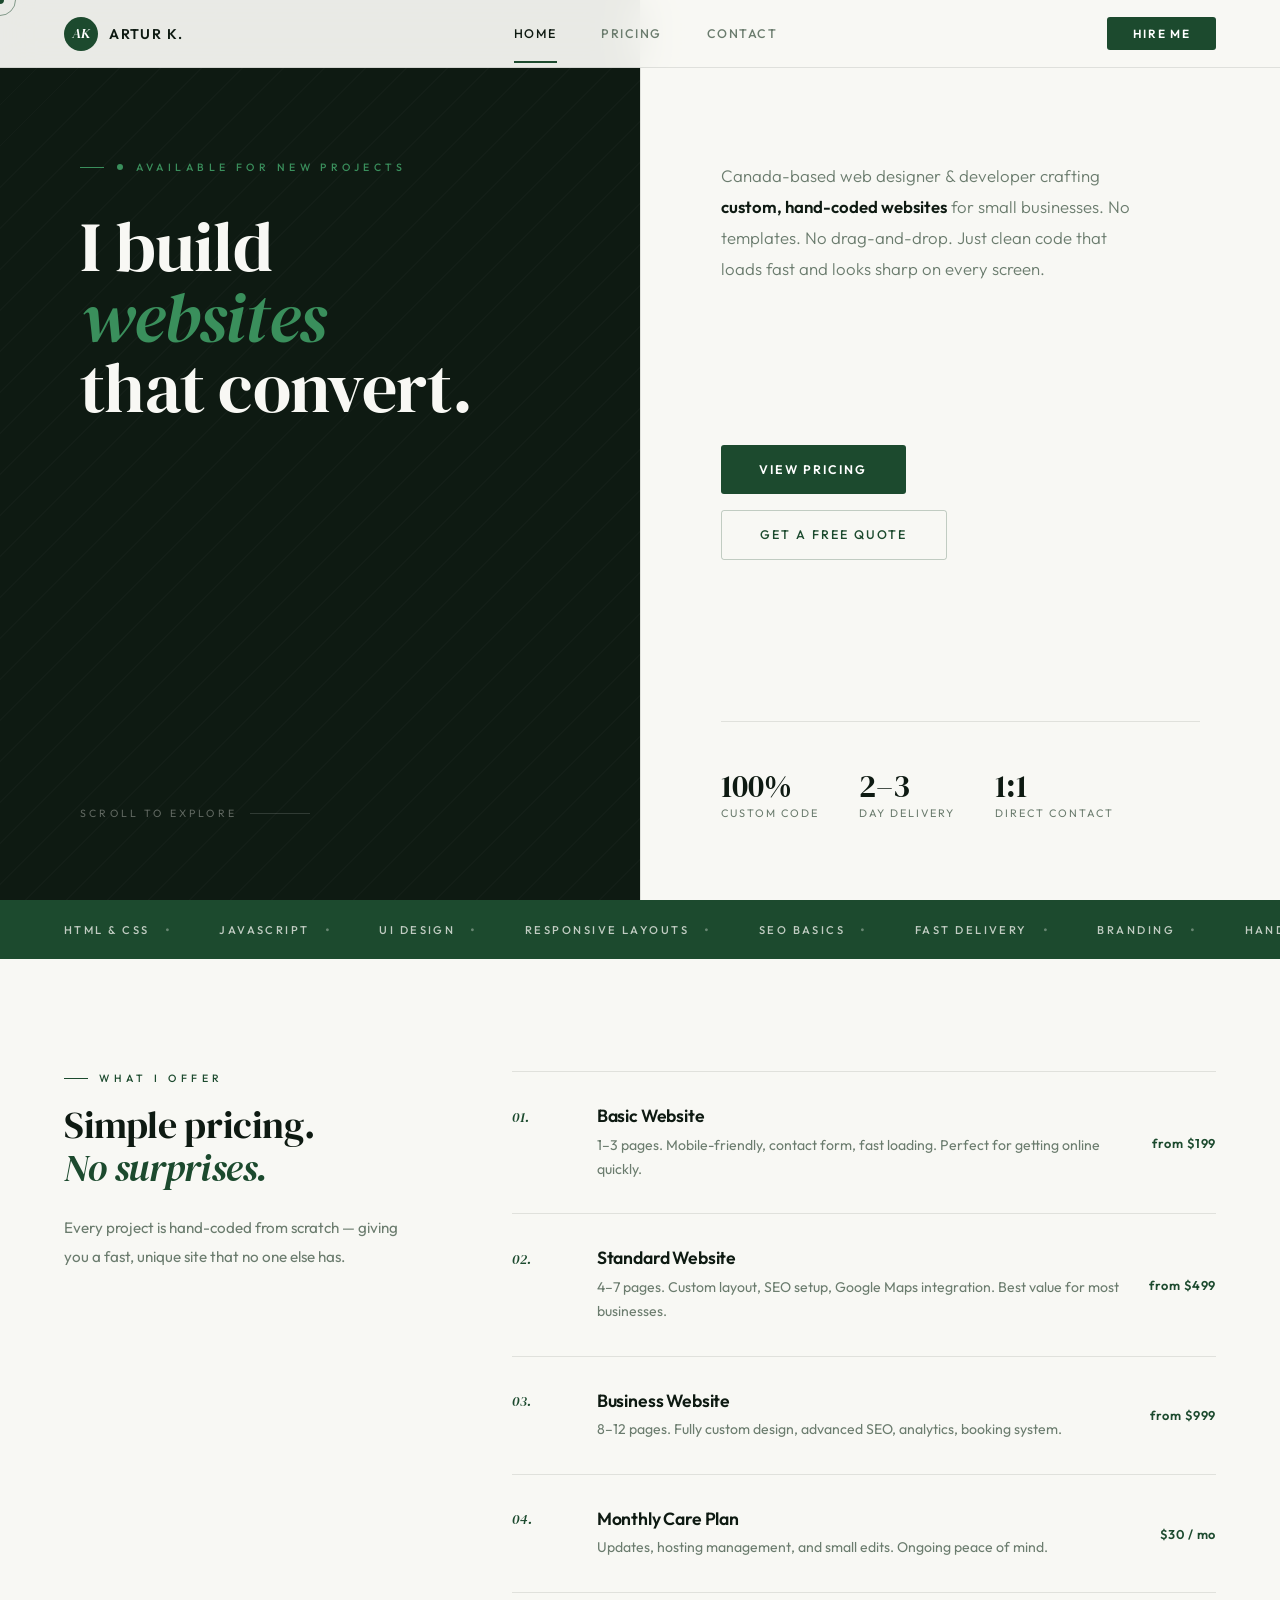
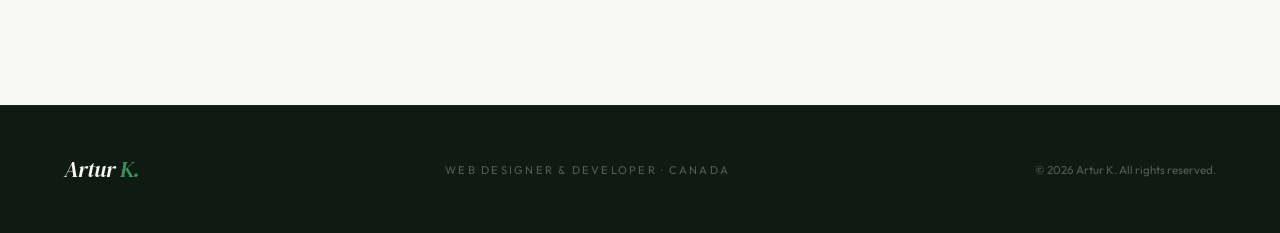
==== index.html @ 44c3758a "Delete the projects page (69b59763d8b44144d0d05657)" ====
<!DOCTYPE html>
<html lang="en">
<head>
<meta charset="UTF-8">
<meta name="viewport" content="width=device-width, initial-scale=1.0">
<title>Artur K — Web Designer & Developer | Canada</title>
<meta name="description" content="Artur K is a Canada-based web designer and developer building custom, hand-coded websites for small businesses. Modern designs from $199 CAD. Fast delivery, no templates.">
<meta name="author" content="Artur K">
<link rel="canonical" href="https://arturkadykov.com/">
<meta property="og:title" content="Artur K — Web Designer & Developer">
<meta property="og:description" content="Custom hand-coded websites for small businesses. Modern, fast, and mobile-friendly. Starting from $199 CAD.">
<meta property="og:type" content="website">
<meta property="og:url" content="https://arturkadykov.com/">
<script type="application/ld+json">
{
  "@context": "https://schema.org",
  "@type": "ProfessionalService",
  "name": "Artur K — Web Design",
  "description": "Custom hand-coded websites for small businesses in Canada",
  "address": { "@type": "PostalAddress", "addressCountry": "CA" },
  "telephone": "+14168298653",
  "email": "arturkadykovr@gmail.com",
  "priceRange": "$199–$999 CAD",
  "url": "https://arturkadykov.com"
}
</script>
<link href="https://fonts.googleapis.com/css2?family=DM+Serif+Display:ital@0;1&family=Outfit:wght@300;400;500;600;700&display=swap" rel="stylesheet">
<link rel="stylesheet" href="styles.css">
<link rel="icon" type="image/jpeg" href="artur.jpg">
</head>
<body>

<div class="cursor-dot"></div>
<div class="cursor-ring"></div>

<nav>
  <a href="index.html" class="nav-logo">
    <div class="nav-logo-mark">AK</div>
    <span class="nav-logo-name">Artur K.</span>
  </a>
  <ul class="nav-links">
    <li><a href="index.html" class="active">Home</a></li>
    <li><a href="pricing.html">Pricing</a></li>
    <li><a href="contact.html">Contact</a></li>
  </ul>
  <a href="contact.html" class="nav-hire">Hire Me</a>
</nav>

<section class="hero">
  <div class="hero-left">
    <div class="hero-left-content">
      <div class="hero-eyebrow"><div class="dot-pulse"></div> Available for new projects</div>
      <h1 class="hero-title">
        <span class="line"><span>I build</span></span>
        <span class="line"><span><em>websites</em></span></span>
        <span class="line"><span>that convert.</span></span>
      </h1>
    </div>
    <div class="hero-left-footer">
      <div class="hero-scroll">Scroll to explore</div>
    </div>
  </div>

  <div class="hero-right">
    <div>
      <p class="hero-desc">
        Canada-based web designer &amp; developer crafting <strong>custom, hand-coded websites</strong> for small businesses. No templates. No drag-and-drop. Just clean code that loads fast and looks sharp on every screen.
      </p>
    </div>
    <div class="hero-actions">
      <a href="pricing.html" class="btn-primary">View Pricing</a>
      <a href="contact.html" class="btn-ghost">Get a Free Quote</a>
    </div>
    <div class="hero-stats">
      <div class="h-stat">
        <span class="h-stat-n">100%</span>
        <span class="h-stat-l">Custom code</span>
      </div>
      <div class="h-stat">
        <span class="h-stat-n">2–3</span>
        <span class="h-stat-l">Day delivery</span>
      </div>
      <div class="h-stat">
        <span class="h-stat-n">1:1</span>
        <span class="h-stat-l">Direct contact</span>
      </div>
    </div>
  </div>
</section>

<div class="skills-strip">
  <span class="skill-tag">HTML &amp; CSS</span>
  <span class="skill-tag">JavaScript</span>
  <span class="skill-tag">UI Design</span>
  <span class="skill-tag">Responsive Layouts</span>
  <span class="skill-tag">SEO Basics</span>
  <span class="skill-tag">Fast Delivery</span>
  <span class="skill-tag">Branding</span>
  <span class="skill-tag">Hand-Coded</span>
</div>

<section class="services">
  <div class="services-left">
    <span class="label">What I Offer</span>
    <h2>Simple pricing.<br><em>No surprises.</em></h2>
    <p>Every project is hand-coded from scratch — giving you a fast, unique site that no one else has.</p>
  </div>
  <div class="services-right">
    <div class="service-item reveal">
      <span class="service-num">01.</span>
      <div class="service-body">
        <h3>Basic Website</h3>
        <p>1–3 pages. Mobile-friendly, contact form, fast loading. Perfect for getting online quickly.</p>
      </div>
      <span class="service-price">from $199</span>
    </div>
    <div class="service-item reveal">
      <span class="service-num">02.</span>
      <div class="service-body">
        <h3>Standard Website</h3>
        <p>4–7 pages. Custom layout, SEO setup, Google Maps integration. Best value for most businesses.</p>
      </div>
      <span class="service-price">from $499</span>
    </div>
    <div class="service-item reveal">
      <span class="service-num">03.</span>
      <div class="service-body">
        <h3>Business Website</h3>
        <p>8–12 pages. Fully custom design, advanced SEO, analytics, booking system.</p>
      </div>
      <span class="service-price">from $999</span>
    </div>
    <div class="service-item reveal">
      <span class="service-num">04.</span>
      <div class="service-body">
        <h3>Monthly Care Plan</h3>
        <p>Updates, hosting management, and small edits. Ongoing peace of mind.</p>
      </div>
      <span class="service-price">$30 / mo</span>
    </div>
  </div>
</section>

<footer>
  <div class="footer-logo">Artur <span>K.</span></div>
  <div class="footer-mid">Web Designer &amp; Developer · Canada</div>
  <div class="footer-right">© 2026 Artur K. All rights reserved.</div>
</footer>

<script>
  // Cursor
  const dot = document.querySelector('.cursor-dot');
  const ring = document.querySelector('.cursor-ring');
  let mx = 0, my = 0, rx = 0, ry = 0;
  document.addEventListener('mousemove', e => { mx = e.clientX; my = e.clientY; dot.style.left = mx + 'px'; dot.style.top = my + 'px'; });
  (function animRing() { rx += (mx - rx) * 0.14; ry += (my - ry) * 0.14; ring.style.left = rx + 'px'; ring.style.top = ry + 'px'; requestAnimationFrame(animRing); })();
  document.querySelectorAll('a, button').forEach(el => {
    el.addEventListener('mouseenter', () => { dot.classList.add('hover'); ring.classList.add('hover'); });
    el.addEventListener('mouseleave', () => { dot.classList.remove('hover'); ring.classList.remove('hover'); });
  });

  // Scroll reveal
  const obs = new IntersectionObserver(entries => {
    entries.forEach((e, i) => {
      if (e.isIntersecting) {
        setTimeout(() => e.target.classList.add('in-view'), i * 80);
        obs.unobserve(e.target);
      }
    });
  }, { threshold: 0.1 });
  document.querySelectorAll('.reveal').forEach(el => obs.observe(el));
</script>
</body>
</html>
---- styles.css ----
@import url('https://fonts.googleapis.com/css2?family=DM+Serif+Display:ital@0;1&family=Outfit:wght@300;400;500;600;700&display=swap');

*, *::before, *::after { margin: 0; padding: 0; box-sizing: border-box; }

:root {
  --bg: #f8f8f4;
  --bg-alt: #f0f0ea;
  --bg-dark: #0e1a12;
  --bg-panel: #162119;
  --text: #0e1a12;
  --text-inv: #f8f8f4;
  --muted: #6b7c6e;
  --accent: #1c4a2e;
  --accent-mid: #2d6b47;
  --accent-bright: #3a8f5c;
  --accent-light: #e4ede7;
  --border: rgba(14,26,18,0.10);
  --border-green: rgba(28,74,46,0.25);
  --radius: 3px;
  --radius-lg: 8px;
}

html { scroll-behavior: smooth; }

body {
  background: var(--bg);
  color: var(--text);
  font-family: 'Outfit', system-ui, sans-serif;
  overflow-x: hidden;
  cursor: none;
}

/* ── CURSOR ──────────────────────────────── */
.cursor-dot {
  position: fixed; width: 8px; height: 8px;
  background: var(--accent); border-radius: 50%;
  pointer-events: none; z-index: 9999;
  transform: translate(-50%,-50%);
  transition: transform 0.08s, width 0.2s, height 0.2s, background 0.2s;
}
.cursor-ring {
  position: fixed; width: 32px; height: 32px;
  border: 1.5px solid var(--accent); border-radius: 50%;
  pointer-events: none; z-index: 9998;
  transform: translate(-50%,-50%);
  transition: transform 0.18s ease, width 0.22s, height 0.22s, opacity 0.2s;
  opacity: 0.5;
}
.cursor-dot.hover { width: 0; height: 0; }
.cursor-ring.hover { width: 48px; height: 48px; opacity: 0.8; background: rgba(28,74,46,0.06); }

/* ── NAV ─────────────────────────────────── */
nav {
  position: fixed; top: 0; left: 0; right: 0; z-index: 200;
  display: flex; justify-content: space-between; align-items: center;
  padding: 0 4rem;
  height: 68px;
  background: rgba(248,248,244,0.94);
  backdrop-filter: blur(20px) saturate(160%);
  border-bottom: 1px solid var(--border);
}
.nav-logo {
  display: flex; align-items: center; gap: 0.7rem;
  text-decoration: none; color: var(--text);
}
.nav-logo-mark {
  width: 34px; height: 34px; border-radius: 50%;
  background: var(--accent); display: flex; align-items: center; justify-content: center;
  font-family: 'DM Serif Display', serif; font-size: 0.85rem; color: #fff; font-style: italic;
}
.nav-logo-name {
  font-size: 0.88rem; font-weight: 600; letter-spacing: 0.10em; text-transform: uppercase;
}
.nav-links {
  display: flex; gap: 0; list-style: none;
}
.nav-links a {
  display: block; padding: 0 1.4rem;
  color: var(--muted); text-decoration: none;
  font-size: 0.78rem; font-weight: 500; letter-spacing: 0.12em; text-transform: uppercase;
  transition: color 0.2s;
  position: relative;
}
.nav-links a::after {
  content: ''; position: absolute; bottom: -22px; left: 50%; right: 50%;
  height: 2px; background: var(--accent);
  transition: left 0.22s ease, right 0.22s ease;
}
.nav-links a:hover { color: var(--text); }
.nav-links a:hover::after,
.nav-links a.active::after { left: 1.4rem; right: 1.4rem; }
.nav-links a.active { color: var(--text); }
.nav-hire {
  background: var(--accent); color: #fff;
  padding: 0.55rem 1.6rem; text-decoration: none;
  font-size: 0.74rem; font-weight: 600; letter-spacing: 0.14em; text-transform: uppercase;
  border-radius: var(--radius);
  transition: background 0.2s, transform 0.15s;
}
.nav-hire:hover { background: var(--accent-mid); transform: translateY(-1px); }

/* ── SHARED LABEL ────────────────────────── */
.label {
  font-size: 0.66rem; letter-spacing: 0.42em; text-transform: uppercase;
  color: var(--accent); display: flex; align-items: center; gap: 0.7rem;
  font-weight: 500;
}
.label::before {
  content: ''; display: inline-block; width: 24px; height: 1px; background: var(--accent);
}

/* ── HERO ────────────────────────────────── */
.hero {
  min-height: 100vh;
  display: grid; grid-template-columns: 1fr 1fr;
  position: relative; overflow: hidden;
}
.hero-left {
  background: var(--bg-dark);
  padding: 10rem 5rem 5rem;
  display: flex; flex-direction: column; justify-content: space-between;
  position: relative; overflow: hidden;
}
.hero-left::before {
  content: '';
  position: absolute; inset: 0;
  background-image: repeating-linear-gradient(
    -45deg,
    transparent,
    transparent 28px,
    rgba(255,255,255,0.018) 28px,
    rgba(255,255,255,0.018) 29px
  );
}
.hero-left-content { position: relative; z-index: 1; }
.hero-eyebrow {
  font-size: 0.66rem; letter-spacing: 0.42em; text-transform: uppercase;
  color: var(--accent-bright); display: flex; align-items: center; gap: 0.8rem;
  font-weight: 500; margin-bottom: 2.4rem;
  animation: fadeUp 0.7s ease 0.1s both;
}
.hero-eyebrow::before {
  content: ''; display: inline-block; width: 24px; height: 1px; background: var(--accent-bright);
}
.dot-pulse {
  width: 6px; height: 6px; border-radius: 50%; background: var(--accent-bright);
  animation: pulse 2s ease-out infinite;
}
@keyframes pulse {
  0% { box-shadow: 0 0 0 0 rgba(58,143,92,0.7); }
  100% { box-shadow: 0 0 0 12px rgba(58,143,92,0); }
}
.hero-title {
  font-family: 'DM Serif Display', serif;
  font-size: clamp(3.2rem, 5.5vw, 5.8rem);
  line-height: 1.0; color: var(--text-inv);
  font-weight: 400; letter-spacing: -0.01em;
}
.hero-title em { font-style: italic; color: var(--accent-bright); }
.hero-title .line { display: block; overflow: hidden; }
.hero-title .line span { display: block; animation: slideUp 0.75s cubic-bezier(0.16,1,0.3,1) both; }
.hero-title .line:nth-child(1) span { animation-delay: 0.2s; }
.hero-title .line:nth-child(2) span { animation-delay: 0.35s; }
.hero-title .line:nth-child(3) span { animation-delay: 0.5s; }
@keyframes slideUp {
  from { transform: translateY(105%); }
  to { transform: translateY(0); }
}
.hero-left-footer {
  position: relative; z-index: 1;
  animation: fadeUp 0.8s ease 0.9s both;
}
.hero-scroll {
  font-size: 0.66rem; letter-spacing: 0.3em; text-transform: uppercase;
  color: rgba(248,248,244,0.35);
  display: flex; align-items: center; gap: 0.8rem;
}
.hero-scroll::after {
  content: ''; flex: 1; height: 1px; background: rgba(248,248,244,0.15); max-width: 60px;
}

.hero-right {
  background: var(--bg);
  padding: 10rem 5rem 5rem;
  display: flex; flex-direction: column; justify-content: space-between;
  border-left: 1px solid var(--border);
  animation: fadeIn 0.8s ease 0.6s both;
}
.hero-desc {
  font-size: 1.05rem; line-height: 1.85; color: var(--muted);
  max-width: 38ch; font-weight: 300;
}
.hero-desc strong { color: var(--text); font-weight: 600; }
.hero-actions { display: flex; flex-direction: column; gap: 1rem; }
.btn-primary {
  display: inline-block; background: var(--accent); color: #fff;
  padding: 1.05rem 2.4rem; text-decoration: none;
  font-size: 0.78rem; font-weight: 600; letter-spacing: 0.16em; text-transform: uppercase;
  border-radius: var(--radius);
  transition: background 0.2s, transform 0.15s, box-shadow 0.2s;
  align-self: flex-start;
}
.btn-primary:hover { background: var(--accent-mid); transform: translateY(-2px); box-shadow: 0 12px 30px rgba(28,74,46,0.25); }
.btn-ghost {
  display: inline-block; border: 1px solid var(--border-green); color: var(--accent);
  padding: 1.05rem 2.4rem; text-decoration: none;
  font-size: 0.78rem; font-weight: 500; letter-spacing: 0.16em; text-transform: uppercase;
  border-radius: var(--radius);
  transition: background 0.2s, border-color 0.2s;
  align-self: flex-start;
}
.btn-ghost:hover { background: var(--accent-light); border-color: var(--accent); }

.hero-stats {
  display: flex; gap: 2.5rem; flex-wrap: wrap;
  padding-top: 3rem; border-top: 1px solid var(--border);
}
.h-stat { display: flex; flex-direction: column; gap: 0.25rem; }
.h-stat-n {
  font-family: 'DM Serif Display', serif; font-size: 2rem;
  color: var(--text); line-height: 1;
}
.h-stat-l {
  font-size: 0.68rem; letter-spacing: 0.18em; text-transform: uppercase; color: var(--muted);
}

/* ── SKILLS STRIP ────────────────────────── */
.skills-strip {
  background: var(--accent);
  padding: 1.1rem 4rem;
  display: flex; align-items: center; gap: 3rem;
  overflow: hidden;
}
.skill-tag {
  font-size: 0.7rem; letter-spacing: 0.22em; text-transform: uppercase;
  color: rgba(248,248,244,0.75); white-space: nowrap; font-weight: 500;
  display: flex; align-items: center; gap: 1rem;
}
.skill-tag::after { content: '·'; color: rgba(248,248,244,0.35); font-size: 1.2rem; }
.skill-tag:last-child::after { display: none; }

/* ── SERVICES SECTION ────────────────────── */
.services {
  padding: 7rem 4rem;
  display: grid; grid-template-columns: 1fr 2fr;
  gap: 6rem; align-items: start;
}
.services-left { position: sticky; top: 8rem; }
.services-left h2 {
  font-family: 'DM Serif Display', serif;
  font-size: clamp(2.4rem, 3vw, 3.4rem);
  line-height: 1.1; font-weight: 400; letter-spacing: -0.01em;
  margin: 1.2rem 0 1.6rem;
}
.services-left h2 em { font-style: italic; color: var(--accent); }
.services-left p { font-size: 0.95rem; line-height: 1.85; color: var(--muted); max-width: 34ch; }
.services-right { display: flex; flex-direction: column; gap: 0; }
.service-item {
  display: grid; grid-template-columns: 56px 1fr auto;
  gap: 1.8rem; align-items: center;
  padding: 2rem 0; border-bottom: 1px solid var(--border);
  transition: padding-left 0.25s ease;
  cursor: default;
}
.service-item:first-child { border-top: 1px solid var(--border); }
.service-item:hover { padding-left: 0.6rem; }
.service-num {
  font-family: 'DM Serif Display', serif; font-style: italic;
  font-size: 0.9rem; color: var(--accent); align-self: flex-start; margin-top: 0.15rem;
}
.service-body h3 { font-size: 1.1rem; font-weight: 600; letter-spacing: -0.01em; margin-bottom: 0.4rem; }
.service-body p { font-size: 0.88rem; color: var(--muted); line-height: 1.7; }
.service-price {
  font-size: 0.8rem; font-weight: 600; color: var(--accent);
  white-space: nowrap; letter-spacing: 0.04em;
}
.service-arrow {
  font-size: 1.2rem; color: var(--muted);
  transition: transform 0.2s, color 0.2s; display: none;
}
.service-item:hover .service-arrow { transform: translateX(4px); color: var(--accent); }

/* ── PAGE HEADER (inner pages) ───────────── */
.page-hero {
  padding: 9rem 4rem 5rem;
  background: var(--bg-dark);
  position: relative; overflow: hidden;
  min-height: 38vh; display: flex; flex-direction: column; justify-content: flex-end;
}
.page-hero::before {
  content: '';
  position: absolute; inset: 0;
  background-image: repeating-linear-gradient(
    -45deg,
    transparent, transparent 28px,
    rgba(255,255,255,0.018) 28px,
    rgba(255,255,255,0.018) 29px
  );
}
.page-hero-inner { position: relative; z-index: 1; }
.page-hero .label { color: var(--accent-bright); margin-bottom: 1.4rem; }
.page-hero .label::before { background: var(--accent-bright); }
.page-hero h1 {
  font-family: 'DM Serif Display', serif;
  font-size: clamp(2.8rem, 5vw, 5rem);
  color: var(--text-inv); font-weight: 400; line-height: 1.0;
  letter-spacing: -0.02em;
}
.page-hero h1 em { font-style: italic; color: var(--accent-bright); }
.page-hero p {
  font-size: 1rem; color: rgba(248,248,244,0.55); max-width: 50ch;
  line-height: 1.75; margin-top: 1.2rem; font-weight: 300;
}

/* ── PRICING PAGE ────────────────────────── */
.pricing-section { padding: 6rem 4rem; }
.pricing-intro {
  max-width: 560px; margin-bottom: 4rem;
}
.pricing-intro h2 {
  font-family: 'DM Serif Display', serif;
  font-size: clamp(2rem, 3vw, 3rem); font-weight: 400; letter-spacing: -0.01em;
  margin: 1rem 0 1.2rem;
}
.pricing-intro h2 em { font-style: italic; color: var(--accent); }
.pricing-intro p { font-size: 0.95rem; line-height: 1.85; color: var(--muted); }

.pricing-grid {
  display: grid; grid-template-columns: repeat(3, 1fr);
  border: 1px solid var(--border); border-radius: var(--radius-lg);
  overflow: hidden;
}
.price-card {
  padding: 2.6rem 2.2rem;
  border-right: 1px solid var(--border);
  display: flex; flex-direction: column; gap: 0;
  opacity: 0; transform: translateY(16px);
  transition: opacity 0.55s ease, transform 0.55s ease, background 0.2s;
}
.price-card.in-view { opacity: 1; transform: translateY(0); }
.price-card:last-child { border-right: none; }
.price-card:hover { background: var(--bg-alt); }
.price-card.featured {
  background: var(--accent); border-color: var(--accent);
}
.price-card.featured:hover { background: var(--accent-mid); }

.card-tier {
  font-size: 0.62rem; letter-spacing: 0.38em; text-transform: uppercase;
  color: var(--muted); font-weight: 500; margin-bottom: 1.6rem;
}
.featured .card-tier { color: rgba(248,248,244,0.6); }

.card-price {
  font-family: 'DM Serif Display', serif; font-size: 3.2rem;
  color: var(--text); line-height: 1; font-weight: 400;
  margin-bottom: 0.4rem;
}
.featured .card-price { color: var(--text-inv); }
.card-price sup { font-size: 1.4rem; vertical-align: super; }
.card-currency {
  font-size: 0.72rem; letter-spacing: 0.14em; text-transform: uppercase;
  color: var(--muted); margin-bottom: 0.5rem;
}
.featured .card-currency { color: rgba(248,248,244,0.55); }
.card-tagline {
  font-family: 'DM Serif Display', serif; font-style: italic;
  font-size: 0.95rem; color: var(--accent); margin-bottom: 1.8rem;
}
.featured .card-tagline { color: var(--accent-bright); }

.card-divider { height: 1px; background: var(--border); margin-bottom: 1.8rem; }
.featured .card-divider { background: rgba(248,248,244,0.12); }

.card-name { font-size: 1.2rem; font-weight: 700; letter-spacing: -0.01em; margin-bottom: 0.6rem; }
.featured .card-name { color: var(--text-inv); }
.card-desc { font-size: 0.875rem; color: var(--muted); line-height: 1.7; margin-bottom: 1.8rem; }
.featured .card-desc { color: rgba(248,248,244,0.65); }

.card-list { list-style: none; display: flex; flex-direction: column; gap: 0.6rem; flex: 1; margin-bottom: 2rem; }
.card-list li {
  font-size: 0.865rem; color: var(--text);
  display: flex; align-items: flex-start; gap: 0.7rem;
}
.featured .card-list li { color: rgba(248,248,244,0.88); }
.card-list li::before {
  content: ''; width: 5px; height: 5px; border-radius: 50%;
  background: var(--accent); flex-shrink: 0; margin-top: 0.45rem;
}
.featured .card-list li::before { background: var(--accent-bright); }

.card-btn {
  display: block; text-align: center; text-decoration: none;
  padding: 0.85rem 1.6rem; border-radius: var(--radius);
  font-size: 0.74rem; font-weight: 600; letter-spacing: 0.14em; text-transform: uppercase;
  background: var(--bg-alt); color: var(--text); border: 1px solid var(--border);
  transition: background 0.2s, color 0.2s, border-color 0.2s, transform 0.15s;
  margin-top: auto;
}
.card-btn:hover { background: var(--accent); color: #fff; border-color: var(--accent); transform: translateY(-1px); }
.featured .card-btn { background: #fff; color: var(--accent); border-color: transparent; }
.featured .card-btn:hover { background: var(--bg-alt); }

.pricing-note-box {
  margin-top: 3rem; padding: 1.6rem 2.2rem;
  border: 1px solid var(--border-green); border-radius: var(--radius-lg);
  background: var(--accent-light);
  display: flex; align-items: flex-start; gap: 1.2rem;
}
.pricing-note-box .note-icon {
  width: 32px; height: 32px; border-radius: 50%; background: var(--accent);
  display: flex; align-items: center; justify-content: center;
  color: #fff; font-size: 0.75rem; flex-shrink: 0; margin-top: 0.1rem;
}
.pricing-note-box p { font-size: 0.875rem; color: var(--text); line-height: 1.7; }
.pricing-note-box strong { color: var(--accent); }

/* ── CONTACT PAGE ────────────────────────── */
.contact-section {
  padding: 6rem 4rem;
  display: grid; grid-template-columns: 1fr 1fr;
  gap: 6rem; align-items: start;
}
.contact-left h2 {
  font-family: 'DM Serif Display', serif;
  font-size: clamp(2rem, 3vw, 3rem); font-weight: 400;
  letter-spacing: -0.01em; margin: 1rem 0 1.4rem;
}
.contact-left h2 em { font-style: italic; color: var(--accent); }
.contact-left p { font-size: 0.95rem; line-height: 1.85; color: var(--muted); margin-bottom: 2.4rem; }

.contact-details { display: flex; flex-direction: column; gap: 1.1rem; }
.contact-detail {
  display: flex; align-items: center; gap: 1rem;
  padding: 1.1rem 1.4rem;
  border: 1px solid var(--border); border-radius: var(--radius-lg);
  background: #fff; transition: border-color 0.2s, box-shadow 0.2s;
}
.contact-detail:hover { border-color: var(--border-green); box-shadow: 0 4px 20px rgba(14,26,18,0.06); }
.detail-icon {
  width: 36px; height: 36px; border-radius: 50%;
  background: var(--accent-light); display: flex; align-items: center; justify-content: center;
  font-size: 0.9rem; flex-shrink: 0; color: var(--accent);
}
.detail-body { display: flex; flex-direction: column; gap: 0.1rem; }
.detail-label { font-size: 0.65rem; letter-spacing: 0.22em; text-transform: uppercase; color: var(--muted); }
.detail-value { font-size: 0.9rem; font-weight: 600; color: var(--text); }

/* FORM */
.contact-form-wrap {
  background: #fff; border: 1px solid var(--border);
  border-radius: var(--radius-lg); padding: 2.4rem;
  box-shadow: 0 4px 28px rgba(14,26,18,0.05);
}
.form-title {
  font-size: 1.1rem; font-weight: 700; letter-spacing: -0.01em;
  margin-bottom: 0.4rem;
}
.form-sub { font-size: 0.85rem; color: var(--muted); margin-bottom: 2rem; }

.form-grid { display: grid; grid-template-columns: 1fr 1fr; gap: 1rem; }
.form-group { display: flex; flex-direction: column; gap: 0.5rem; }
.form-group.full { grid-column: 1/-1; }
.form-group label {
  font-size: 0.68rem; letter-spacing: 0.18em; text-transform: uppercase;
  color: var(--muted); font-weight: 500;
}
.form-group input,
.form-group select,
.form-group textarea {
  width: 100%; padding: 0.8rem 1rem;
  border: 1px solid var(--border); border-radius: var(--radius);
  background: var(--bg); color: var(--text);
  font-family: 'Outfit', sans-serif; font-size: 0.9rem;
  outline: none; transition: border-color 0.2s, box-shadow 0.2s;
  appearance: none;
}
.form-group input:focus,
.form-group select:focus,
.form-group textarea:focus {
  border-color: var(--accent-mid);
  box-shadow: 0 0 0 3px rgba(28,74,46,0.1);
}
.form-group textarea { resize: vertical; min-height: 120px; }

.form-submit {
  margin-top: 1.4rem; width: 100%;
  background: var(--accent); color: #fff;
  padding: 1rem 2rem; border: none; border-radius: var(--radius);
  font-family: 'Outfit', sans-serif;
  font-size: 0.78rem; font-weight: 600; letter-spacing: 0.16em; text-transform: uppercase;
  cursor: none; transition: background 0.2s, transform 0.15s;
}
.form-submit:hover { background: var(--accent-mid); transform: translateY(-1px); }

.form-success {
  display: none; text-align: center; padding: 2rem;
}
.form-success .check { font-size: 2.5rem; margin-bottom: 0.8rem; }
.form-success h3 { font-size: 1.2rem; font-weight: 700; margin-bottom: 0.4rem; }
.form-success p { font-size: 0.875rem; color: var(--muted); }

/* ── FOOTER ──────────────────────────────── */
footer {
  background: var(--bg-dark);
  padding: 3rem 4rem;
  display: flex; justify-content: space-between; align-items: center;
  border-top: 1px solid rgba(248,248,244,0.06);
}
.footer-logo {
  font-family: 'DM Serif Display', serif; font-style: italic;
  font-size: 1.4rem; color: var(--text-inv); letter-spacing: -0.01em;
}
.footer-logo span { color: var(--accent-bright); }
.footer-mid { font-size: 0.7rem; letter-spacing: 0.2em; text-transform: uppercase; color: rgba(248,248,244,0.3); }
.footer-right { font-size: 0.72rem; color: rgba(248,248,244,0.3); }

/* ── ANIMATIONS ──────────────────────────── */
@keyframes fadeIn { from { opacity: 0; } to { opacity: 1; } }
@keyframes fadeUp { from { opacity: 0; transform: translateY(18px); } to { opacity: 1; transform: translateY(0); } }

.reveal {
  opacity: 0; transform: translateY(18px);
  transition: opacity 0.6s ease, transform 0.6s ease;
}
.reveal.in-view { opacity: 1; transform: none; }

/* ── RESPONSIVE ──────────────────────────── */
@media (max-width: 1024px) {
  .hero { grid-template-columns: 1fr; }
  .hero-right { min-height: 50vh; }
  .services { grid-template-columns: 1fr; gap: 3rem; }
  .services-left { position: static; }
  .pricing-grid { grid-template-columns: 1fr; border: none; gap: 1rem; }
  .price-card { border: 1px solid var(--border); border-radius: var(--radius-lg); }
  .contact-section { grid-template-columns: 1fr; gap: 3rem; }
}

@media (max-width: 768px) {
  nav { padding: 0 1.5rem; }
  .nav-links { display: none; }
  .hero-left, .hero-right { padding: 7rem 1.5rem 3rem; }
  .page-hero { padding: 8rem 1.5rem 3rem; }
  .pricing-section, .contact-section, .services { padding: 4rem 1.5rem; }
  footer { padding: 2rem 1.5rem; flex-direction: column; gap: 1rem; text-align: center; }
  .form-grid { grid-template-columns: 1fr; }
}

@media (max-width: 480px) {
  .cursor-dot, .cursor-ring { display: none; }
  body { cursor: default; }
  .nav-hire { font-size: 0.7rem; padding: 0.5rem 1.1rem; }
}
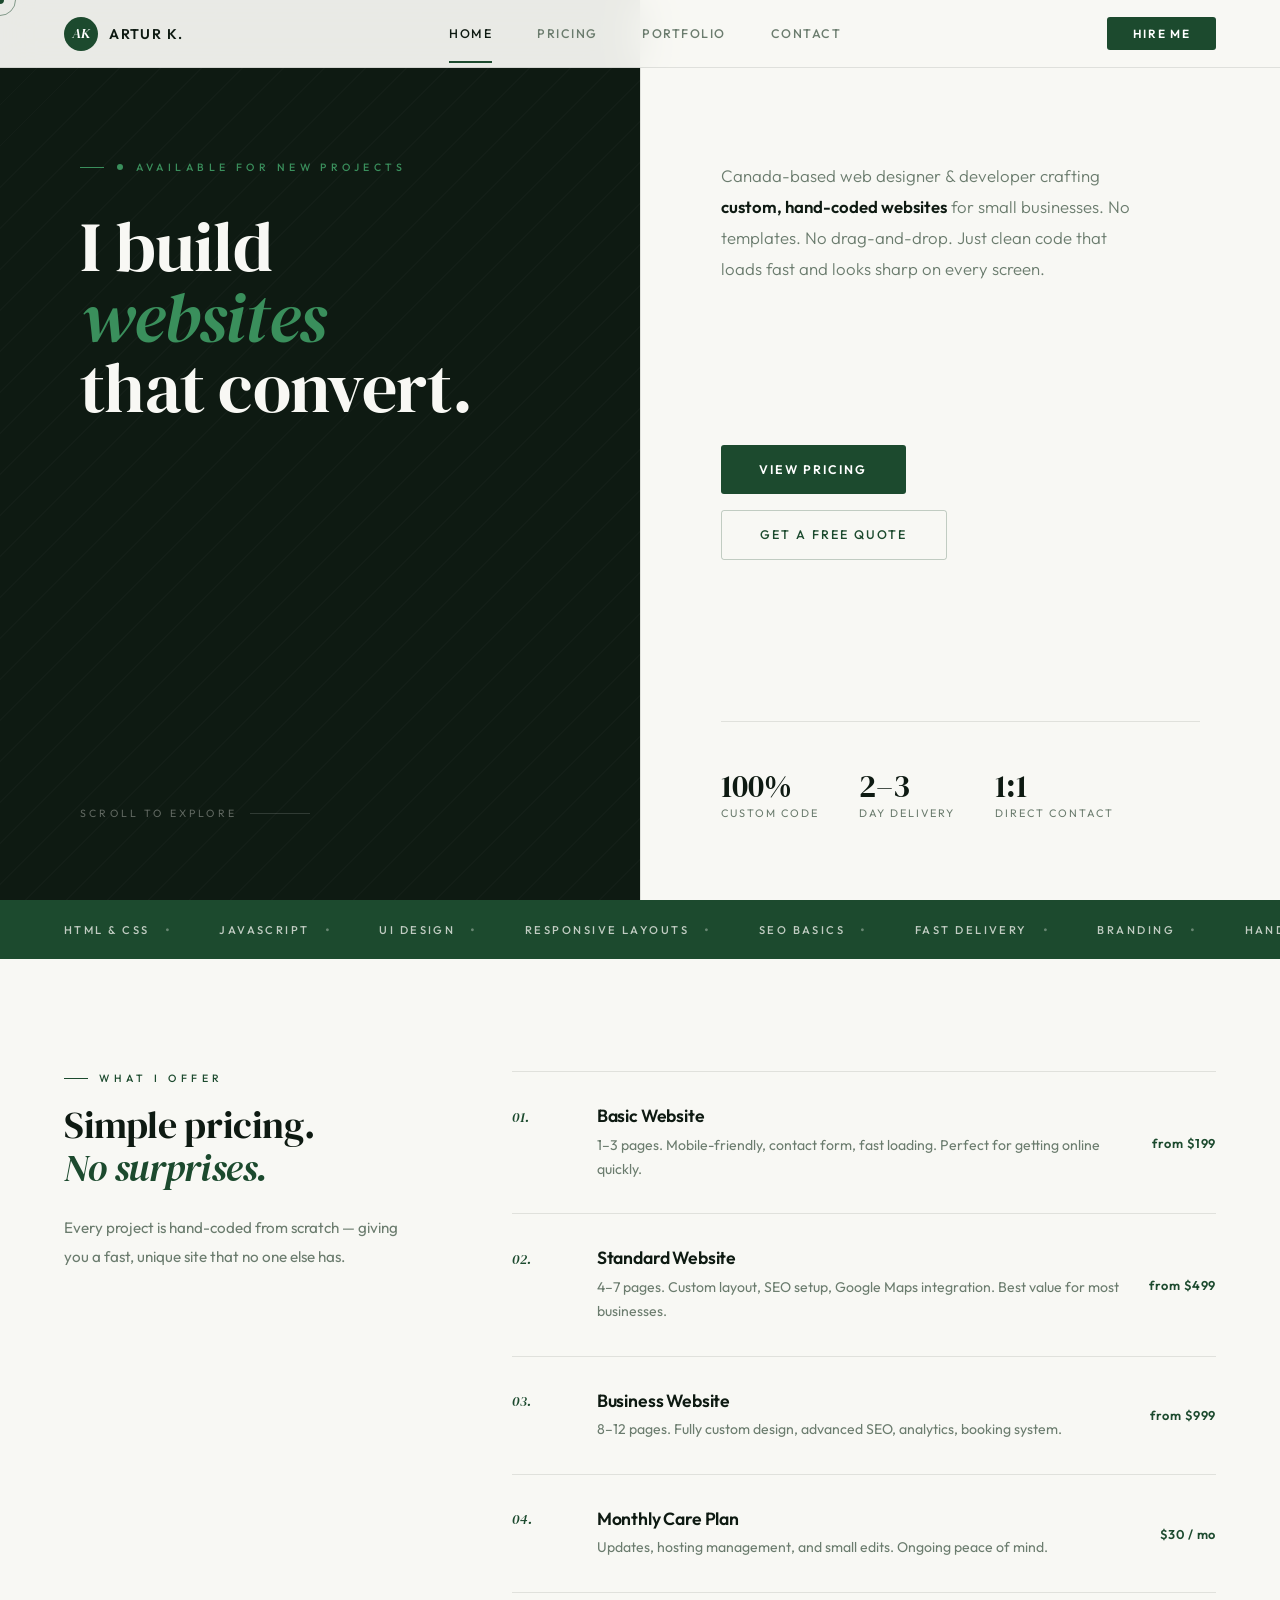
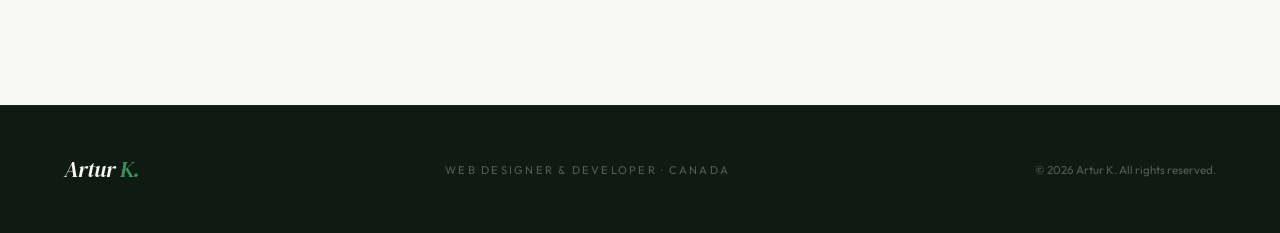
==== commit d3624d70: "index.html" ====
--- a/index.html
+++ b/index.html
@@ -12,17 +12,62 @@
 <meta property="og:type" content="website">
 <meta property="og:url" content="https://arturkadykov.com/">
 <script type="application/ld+json">
-{
-  "@context": "https://schema.org",
-  "@type": "ProfessionalService",
-  "name": "Artur K — Web Design",
-  "description": "Custom hand-coded websites for small businesses in Canada",
-  "address": { "@type": "PostalAddress", "addressCountry": "CA" },
-  "telephone": "+14168298653",
-  "email": "arturkadykovr@gmail.com",
-  "priceRange": "$199–$999 CAD",
-  "url": "https://arturkadykov.com"
-}
+[
+  {
+    "@context": "https://schema.org",
+    "@type": "WebSite",
+    "name": "Artur K — Web Designer & Developer",
+    "url": "https://arturkadykov.com",
+    "description": "Custom hand-coded websites for small businesses in Canada. Starting from $199 CAD.",
+    "inLanguage": "en-CA"
+  },
+  {
+    "@context": "https://schema.org",
+    "@type": "ProfessionalService",
+    "name": "Artur K — Web Design",
+    "description": "Custom hand-coded websites for small businesses in Canada",
+    "address": { "@type": "PostalAddress", "addressCountry": "CA" },
+    "telephone": "+14168298653",
+    "email": "arturkadykovr@gmail.com",
+    "priceRange": "$199–$999 CAD",
+    "url": "https://arturkadykov.com",
+    "sameAs": [],
+    "hasOfferCatalog": {
+      "@type": "OfferCatalog",
+      "name": "Web Design Services",
+      "itemListElement": [
+        { "@type": "Offer", "name": "Basic Website", "price": "199", "priceCurrency": "CAD" },
+        { "@type": "Offer", "name": "Standard Website", "price": "499", "priceCurrency": "CAD" },
+        { "@type": "Offer", "name": "Business Website", "price": "999", "priceCurrency": "CAD" }
+      ]
+    }
+  },
+  {
+    "@context": "https://schema.org",
+    "@type": "ItemList",
+    "name": "Site Navigation",
+    "itemListElement": [
+      {
+        "@type": "SiteLinksSearchBox",
+        "potentialAction": {
+          "@type": "SearchAction",
+          "target": "https://arturkadykov.com/?s={search_term_string}",
+          "query-input": "required name=search_term_string"
+        }
+      }
+    ]
+  },
+  {
+    "@context": "https://schema.org",
+    "@type": "BreadcrumbList",
+    "itemListElement": [
+      { "@type": "ListItem", "position": 1, "name": "Home",      "item": "https://arturkadykov.com/" },
+      { "@type": "ListItem", "position": 2, "name": "Pricing",   "item": "https://arturkadykov.com/pricing.html" },
+      { "@type": "ListItem", "position": 3, "name": "Portfolio", "item": "https://arturkadykov.com/portfolio.html" },
+      { "@type": "ListItem", "position": 4, "name": "Contact",   "item": "https://arturkadykov.com/contact.html" }
+    ]
+  }
+]
 </script>
 <link href="https://fonts.googleapis.com/css2?family=DM+Serif+Display:ital@0;1&family=Outfit:wght@300;400;500;600;700&display=swap" rel="stylesheet">
 <link rel="stylesheet" href="styles.css">
@@ -41,6 +86,7 @@
   <ul class="nav-links">
     <li><a href="index.html" class="active">Home</a></li>
     <li><a href="pricing.html">Pricing</a></li>
+    <li><a href="portfolio.html">Portfolio</a></li>
     <li><a href="contact.html">Contact</a></li>
   </ul>
   <a href="contact.html" class="nav-hire">Hire Me</a>
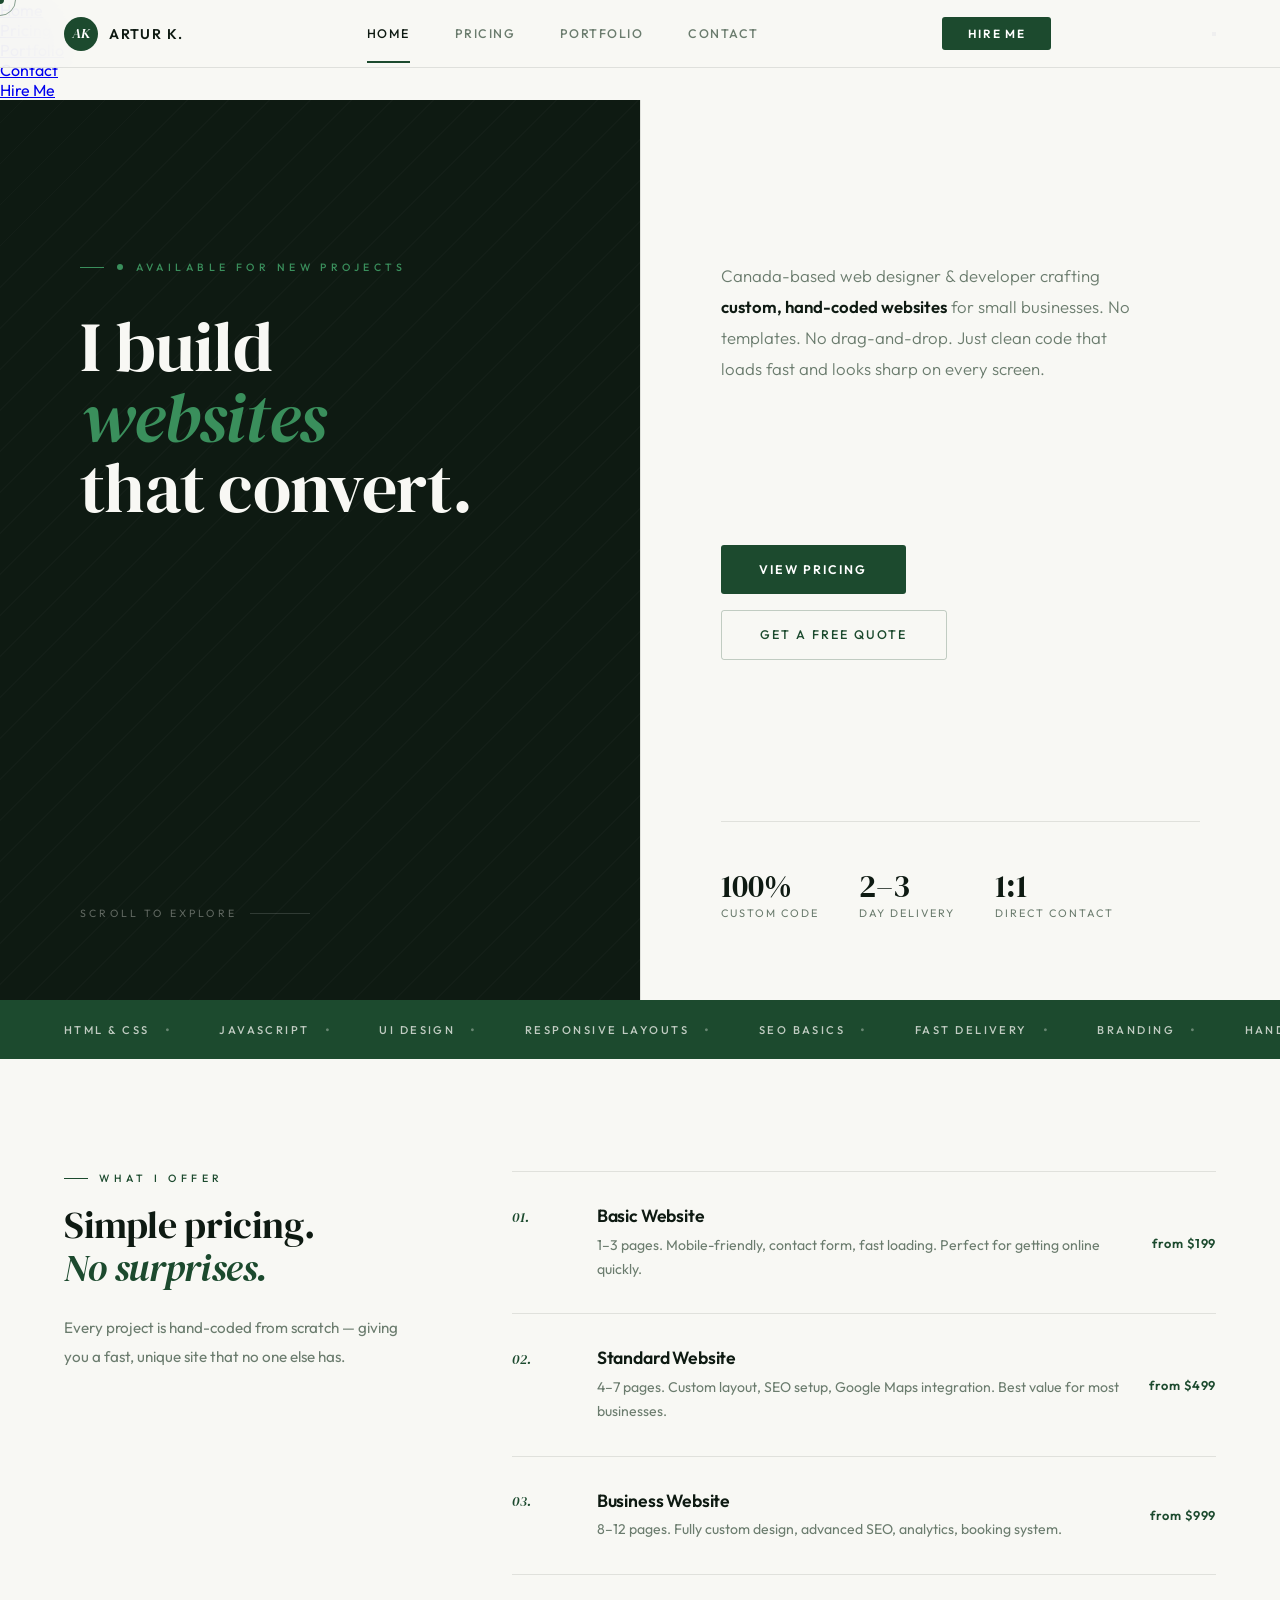
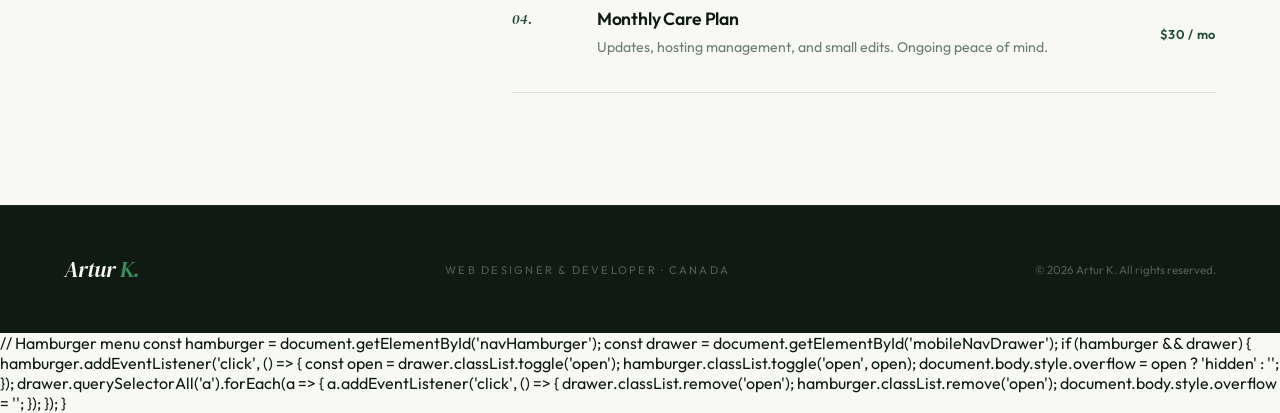
==== commit b7cc619c: "Add mobile navigation drawer and hamburger menu" ====
--- a/index.html
+++ b/index.html
@@ -3,14 +3,18 @@
 <head>
 <meta charset="UTF-8">
 <meta name="viewport" content="width=device-width, initial-scale=1.0">
-<title>Artur K — Web Designer & Developer | Canada</title>
-<meta name="description" content="Artur K is a Canada-based web designer and developer building custom, hand-coded websites for small businesses. Modern designs from $199 CAD. Fast delivery, no templates.">
-<meta name="author" content="Artur K">
+<title>Artur K — Web Designer & Developer | Toronto, Canada</title>
+<meta name="description" content="Artur K (Artur Kadykov) is a Toronto-based web designer and developer building custom hand-coded websites for small businesses across Canada. Starting from $199 CAD. Fast delivery, no templates, no Wix.">
+<meta name="author" content="Artur Kadykov">
+<meta name="keywords" content="Artur K, Artur Kad, Artur Kadykov, Artur Kadykovr, arturkadykov, artur k web designer, artur k developer, web designer Toronto, web developer Toronto, web designer Canada, web developer Canada, small business website Toronto, small business website Canada, custom website design Toronto, affordable web design Toronto, affordable web design Canada, hand coded website, cheap website Canada, cheap web design Toronto, freelance web designer Toronto, freelance web developer Canada, website from scratch, fast website delivery, mobile friendly website Canada, HTML CSS developer Toronto, JavaScript developer Toronto, local business website, restaurant website Toronto, contractor website Toronto, SEO web design Canada, professional website Canada">
 <link rel="canonical" href="https://arturkadykov.com/">
-<meta property="og:title" content="Artur K — Web Designer & Developer">
-<meta property="og:description" content="Custom hand-coded websites for small businesses. Modern, fast, and mobile-friendly. Starting from $199 CAD.">
+<meta property="og:title" content="Artur K (Artur Kadykov) — Web Designer & Developer | Toronto, Canada">
+<meta property="og:description" content="Custom hand-coded websites for small businesses. Modern, fast, and mobile-friendly. Starting from $199 CAD. Based in Toronto, serving all of Canada.">
 <meta property="og:type" content="website">
 <meta property="og:url" content="https://arturkadykov.com/">
+<meta name="robots" content="index, follow">
+<meta name="geo.region" content="CA-ON">
+<meta name="geo.placename" content="Toronto, Ontario, Canada">
 <script type="application/ld+json">
 [
   {
@@ -25,13 +29,26 @@
     "@context": "https://schema.org",
     "@type": "ProfessionalService",
     "name": "Artur K — Web Design",
+    "alternateName": ["Artur Kadykov", "Artur Kad", "Artur K", "Artur Kadykovr", "arturkadykov"],
     "description": "Custom hand-coded websites for small businesses in Canada",
-    "address": { "@type": "PostalAddress", "addressCountry": "CA" },
+    "address": { "@type": "PostalAddress", "addressRegion": "ON", "addressCountry": "CA", "addressLocality": "Toronto" },
     "telephone": "+14168298653",
     "email": "arturkadykovr@gmail.com",
     "priceRange": "$199–$999 CAD",
     "url": "https://arturkadykov.com",
+    "founder": {
+      "@type": "Person",
+      "name": "Artur Kadykov",
+      "alternateName": ["Artur K", "Artur Kad", "Artur Kadykovr"],
+      "jobTitle": "Web Designer & Developer",
+      "email": "arturkadykovr@gmail.com",
+      "telephone": "+14168298653",
+      "address": { "@type": "PostalAddress", "addressLocality": "Toronto", "addressRegion": "ON", "addressCountry": "CA" },
+      "url": "https://arturkadykov.com",
+      "knowsAbout": ["Web Design", "Web Development", "HTML", "CSS", "JavaScript", "SEO", "UI Design", "Responsive Design"]
+    },
     "sameAs": [],
+    "areaServed": { "@type": "Country", "name": "Canada" },
     "hasOfferCatalog": {
       "@type": "OfferCatalog",
       "name": "Web Design Services",
@@ -90,7 +107,18 @@
     <li><a href="contact.html">Contact</a></li>
   </ul>
   <a href="contact.html" class="nav-hire">Hire Me</a>
+
+  <button class="nav-hamburger" id="navHamburger" aria-label="Toggle menu"><span></span><span></span><span></span></button>
 </nav>
+<div class="mobile-nav-drawer" id="mobileNavDrawer">
+  <ul class="mobile-nav-list">
+    <li><a href="index.html" class="active">Home</a></li>
+    <li><a href="pricing.html">Pricing</a></li>
+    <li><a href="portfolio.html">Portfolio</a></li>
+    <li><a href="contact.html">Contact</a></li>
+  </ul>
+  <a href="contact.html" class="mobile-nav-hire">Hire Me</a>
+</div>
 
 <section class="hero">
   <div class="hero-left">
@@ -216,5 +244,24 @@
   }, { threshold: 0.1 });
   document.querySelectorAll('.reveal').forEach(el => obs.observe(el));
 </script>
+
+  // Hamburger menu
+  const hamburger = document.getElementById('navHamburger');
+  const drawer = document.getElementById('mobileNavDrawer');
+  if (hamburger && drawer) {
+    hamburger.addEventListener('click', () => {
+      const open = drawer.classList.toggle('open');
+      hamburger.classList.toggle('open', open);
+      document.body.style.overflow = open ? 'hidden' : '';
+    });
+    drawer.querySelectorAll('a').forEach(a => {
+      a.addEventListener('click', () => {
+        drawer.classList.remove('open');
+        hamburger.classList.remove('open');
+        document.body.style.overflow = '';
+      });
+    });
+  }
+
 </body>
 </html>
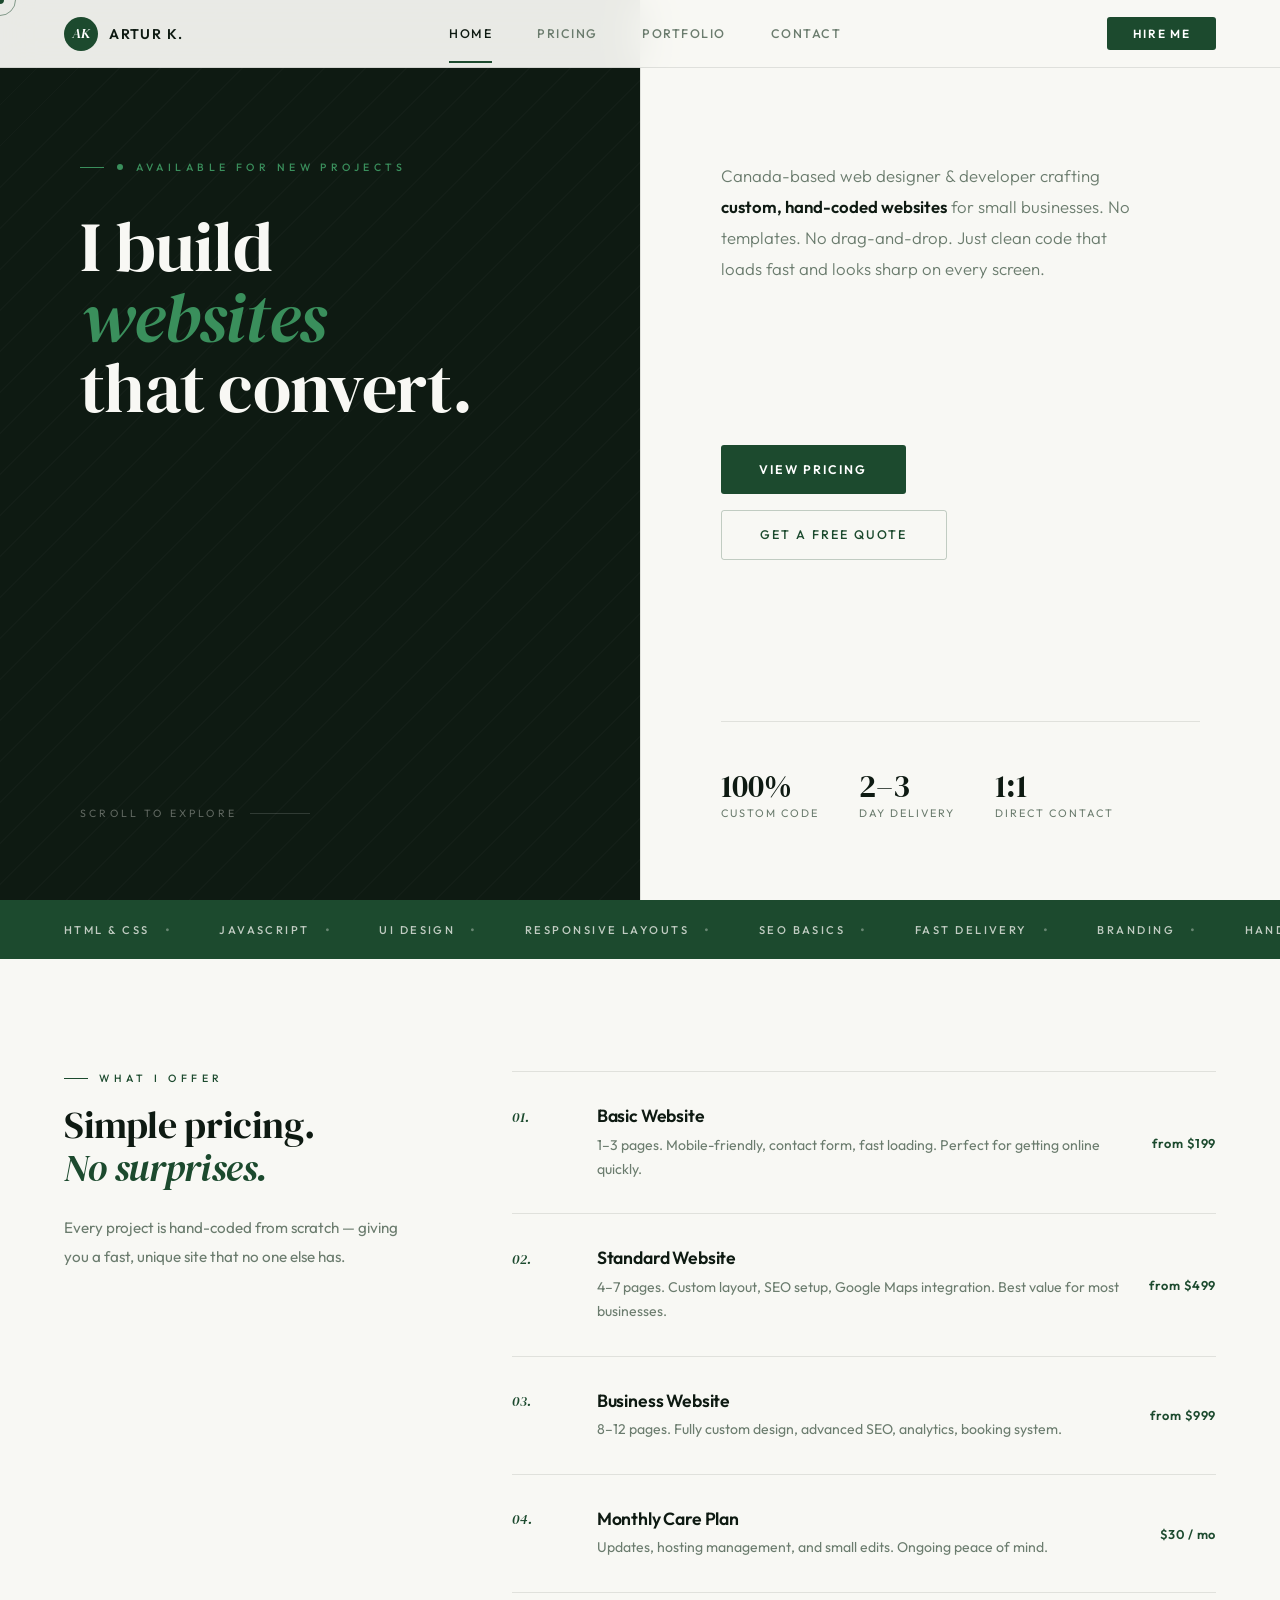
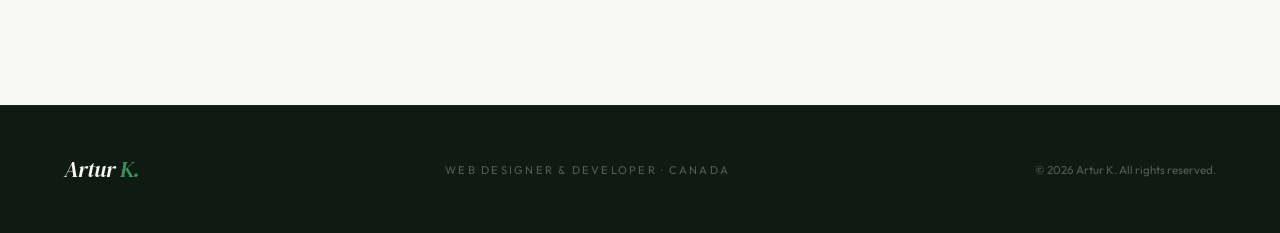
==== commit 19d143dc: "Add hamburger menu script to index.html" ====
--- a/index.html
+++ b/index.html
@@ -245,6 +245,7 @@
   document.querySelectorAll('.reveal').forEach(el => obs.observe(el));
 </script>
 
+<script>
   // Hamburger menu
   const hamburger = document.getElementById('navHamburger');
   const drawer = document.getElementById('mobileNavDrawer');
@@ -262,6 +263,7 @@
       });
     });
   }
+</script>
 
 </body>
 </html>
--- a/styles.css
+++ b/styles.css
@@ -415,6 +415,63 @@
 .pricing-note-box p { font-size: 0.875rem; color: var(--text); line-height: 1.7; }
 .pricing-note-box strong { color: var(--accent); }
 
+/* ── PORTFOLIO PAGE ──────────────────────── */
+.portfolio-section { padding: 6rem 4rem; }
+.portfolio-grid {
+  display: grid; grid-template-columns: repeat(2, 1fr);
+  gap: 1.5rem;
+}
+.project-card {
+  border: 1px solid var(--border); border-radius: var(--radius-lg);
+  overflow: hidden; position: relative;
+  background: #fff;
+  opacity: 0; transform: translateY(16px);
+  transition: opacity 0.6s ease, transform 0.6s ease, box-shadow 0.25s;
+}
+.project-card.in-view { opacity: 1; transform: translateY(0); }
+.project-card:hover { box-shadow: 0 16px 50px rgba(14,26,18,0.1); }
+.project-thumb {
+  width: 100%; aspect-ratio: 16/9;
+  background: var(--bg-dark);
+  display: flex; align-items: center; justify-content: center;
+  position: relative; overflow: hidden;
+}
+.project-coming-soon {
+  display: flex; flex-direction: column; align-items: center; gap: 1rem;
+  position: relative; z-index: 1;
+}
+.coming-badge {
+  font-size: 0.62rem; letter-spacing: 0.38em; text-transform: uppercase;
+  color: var(--accent-bright); border: 1px solid rgba(58,143,92,0.4);
+  padding: 0.35rem 0.9rem; border-radius: 999px;
+  background: rgba(58,143,92,0.08);
+}
+.coming-icon {
+  width: 64px; height: 64px; border-radius: 50%;
+  border: 1px solid rgba(248,248,244,0.12);
+  display: flex; align-items: center; justify-content: center;
+  font-size: 1.6rem; color: rgba(248,248,244,0.25);
+}
+.coming-label {
+  font-family: 'DM Serif Display', serif; font-style: italic;
+  font-size: 1.2rem; color: rgba(248,248,244,0.4);
+}
+.project-thumb::before {
+  content: '';
+  position: absolute; inset: 0;
+  background-image: repeating-linear-gradient(
+    -45deg, transparent, transparent 20px,
+    rgba(255,255,255,0.012) 20px, rgba(255,255,255,0.012) 21px
+  );
+}
+.project-info { padding: 1.8rem 2rem; }
+.project-info .label { margin-bottom: 0.8rem; }
+.project-info h3 {
+  font-size: 1.2rem; font-weight: 700; letter-spacing: -0.01em;
+  margin-bottom: 0.5rem;
+}
+.project-info p { font-size: 0.875rem; color: var(--muted); line-height: 1.65; }
+
 /* ── CONTACT PAGE ────────────────────────── */
 .contact-section {
   padding: 6rem 4rem;
@@ -525,6 +582,68 @@
 }
 .reveal.in-view { opacity: 1; transform: none; }
 
+/* ── HAMBURGER MENU ──────────────────────── */
+.nav-hamburger {
+  display: none;
+  flex-direction: column; justify-content: center; align-items: center;
+  gap: 5px;
+  width: 40px; height: 40px;
+  background: none; border: 1px solid var(--border);
+  border-radius: var(--radius); cursor: pointer;
+  padding: 0; transition: border-color 0.2s;
+  flex-shrink: 0;
+}
+.nav-hamburger:hover { border-color: var(--border-green); }
+.nav-hamburger span {
+  display: block; width: 18px; height: 1.5px;
+  background: var(--text); border-radius: 2px;
+  transition: transform 0.28s cubic-bezier(0.4,0,0.2,1),
+              opacity 0.2s, width 0.25s;
+  transform-origin: center;
+}
+.nav-hamburger.open span:nth-child(1) { transform: translateY(6.5px) rotate(45deg); }
+.nav-hamburger.open span:nth-child(2) { opacity: 0; width: 0; }
+.nav-hamburger.open span:nth-child(3) { transform: translateY(-6.5px) rotate(-45deg); }
+
+/* Mobile nav drawer */
+.mobile-nav-drawer {
+  display: none;
+  position: fixed; top: 68px; left: 0; right: 0;
+  background: rgba(248,248,244,0.98);
+  backdrop-filter: blur(24px) saturate(160%);
+  border-bottom: 1px solid var(--border);
+  z-index: 199;
+  padding: 0;
+  max-height: 0; overflow: hidden;
+  transition: max-height 0.38s cubic-bezier(0.4,0,0.2,1);
+}
+.mobile-nav-drawer.open { max-height: 400px; }
+.mobile-nav-list {
+  list-style: none;
+  padding: 1rem 1.5rem;
+  display: flex; flex-direction: column; gap: 0;
+}
+.mobile-nav-list li a {
+  display: block; padding: 1rem 0;
+  font-size: 1.15rem; font-weight: 500; color: var(--text);
+  text-decoration: none; letter-spacing: -0.01em;
+  border-bottom: 1px solid var(--border);
+  transition: color 0.2s, padding-left 0.2s;
+}
+.mobile-nav-list li:last-child a { border-bottom: none; }
+.mobile-nav-list li a:hover,
+.mobile-nav-list li a.active { color: var(--accent); padding-left: 0.4rem; }
+.mobile-nav-hire {
+  margin: 0 1.5rem 1.5rem;
+  display: block; text-align: center;
+  background: var(--accent); color: #fff;
+  padding: 1rem; border-radius: var(--radius);
+  text-decoration: none; font-size: 0.78rem;
+  font-weight: 600; letter-spacing: 0.16em; text-transform: uppercase;
+  transition: background 0.2s;
+}
+.mobile-nav-hire:hover { background: var(--accent-mid); }
+
 /* ── RESPONSIVE ──────────────────────────── */
 @media (max-width: 1024px) {
   .hero { grid-template-columns: 1fr; }
@@ -534,20 +653,89 @@
   .pricing-grid { grid-template-columns: 1fr; border: none; gap: 1rem; }
   .price-card { border: 1px solid var(--border); border-radius: var(--radius-lg); }
   .contact-section { grid-template-columns: 1fr; gap: 3rem; }
+  .portfolio-grid { grid-template-columns: 1fr; }
 }
 
 @media (max-width: 768px) {
-  nav { padding: 0 1.5rem; }
+  /* Nav */
+  nav { padding: 0 1.2rem; }
   .nav-links { display: none; }
-  .hero-left, .hero-right { padding: 7rem 1.5rem 3rem; }
-  .page-hero { padding: 8rem 1.5rem 3rem; }
-  .pricing-section, .contact-section, .services { padding: 4rem 1.5rem; }
-  footer { padding: 2rem 1.5rem; flex-direction: column; gap: 1rem; text-align: center; }
+  .nav-hire { display: none; }
+  .nav-hamburger { display: flex; }
+  .mobile-nav-drawer { display: block; }
+
+  /* Hero */
+  .hero { grid-template-columns: 1fr; min-height: auto; }
+  .hero-left { padding: 7.5rem 1.4rem 2.5rem; }
+  .hero-right { padding: 2.5rem 1.4rem 3rem; border-left: none; border-top: 1px solid var(--border); min-height: auto; }
+  .hero-title { font-size: clamp(2.8rem, 11vw, 4rem); }
+  .hero-desc { font-size: 0.95rem; max-width: 100%; }
+  .hero-actions { flex-direction: column; gap: 0.75rem; }
+  .btn-primary, .btn-ghost { width: 100%; text-align: center; padding: 1rem 1.5rem; }
+  .hero-stats { gap: 1.5rem; padding-top: 2rem; }
+  .h-stat-n { font-size: 1.7rem; }
+
+  /* Skills strip */
+  .skills-strip { padding: 1rem 1.4rem; gap: 1.8rem; overflow-x: auto; }
+
+  /* Services */
+  .services { padding: 3.5rem 1.4rem; gap: 2.5rem; }
+  .services-left { position: static; }
+  .services-left h2 { font-size: clamp(2rem, 7vw, 2.6rem); }
+  .service-item { grid-template-columns: 44px 1fr auto; gap: 1rem; padding: 1.4rem 0; }
+  .service-price { font-size: 0.75rem; }
+
+  /* Pages */
+  .page-hero { padding: 7.5rem 1.4rem 2.8rem; min-height: auto; }
+  .page-hero h1 { font-size: clamp(2.2rem, 8vw, 3.5rem); }
+
+  /* Pricing */
+  .pricing-section { padding: 3.5rem 1.4rem; }
+  .pricing-grid { grid-template-columns: 1fr; border: none; gap: 1rem; }
+  .price-card { border: 1px solid var(--border); border-radius: var(--radius-lg); padding: 2rem 1.6rem; }
+  .card-price { font-size: 2.6rem; }
+  .pricing-note-box { flex-direction: column; gap: 0.8rem; padding: 1.2rem 1.4rem; }
+
+  /* Portfolio */
+  .portfolio-section { padding: 3.5rem 1.4rem; }
+  .portfolio-grid { grid-template-columns: 1fr; }
+  .project-info-single { padding: 1.4rem 1.5rem; }
+  .project-info-single h3 { font-size: 1.2rem; }
+
+  /* Contact */
+  .contact-section { padding: 3.5rem 1.4rem; grid-template-columns: 1fr; gap: 2.5rem; }
   .form-grid { grid-template-columns: 1fr; }
+  .contact-form-wrap { padding: 1.6rem 1.3rem; }
+
+  /* Footer */
+  footer { padding: 2rem 1.4rem; flex-direction: column; gap: 0.8rem; text-align: center; }
+  .footer-logo { font-size: 1.2rem; }
 }
 
 @media (max-width: 480px) {
   .cursor-dot, .cursor-ring { display: none; }
   body { cursor: default; }
-  .nav-hire { font-size: 0.7rem; padding: 0.5rem 1.1rem; }
-}
+
+  nav { padding: 0 1rem; }
+  .nav-logo-name { font-size: 0.8rem; }
+
+  .hero-left { padding: 6.5rem 1rem 2rem; }
+  .hero-right { padding: 2rem 1rem 2.5rem; }
+  .hero-title { font-size: clamp(2.4rem, 12vw, 3.2rem); }
+  .hero-stats { flex-direction: row; gap: 1.2rem; flex-wrap: wrap; }
+  .h-stat { min-width: calc(33% - 1rem); }
+
+  .services { padding: 2.5rem 1rem; }
+  .service-item { grid-template-columns: 1fr; gap: 0.4rem; padding: 1.2rem 0; }
+  .service-num { display: none; }
+  .service-price { align-self: flex-start; }
+
+  .page-hero { padding: 6.5rem 1rem 2.2rem; }
+  .pricing-section, .contact-section, .portfolio-section { padding: 2.5rem 1rem; }
+  .price-card { padding: 1.6rem 1.2rem; }
+
+  .contact-form-wrap { padding: 1.2rem 1rem; }
+  .project-info-single { padding: 1.2rem 1rem; }
+  footer { padding: 1.6rem 1rem; }
+  .mobile-nav-list li a { font-size: 1.05rem; }
+}
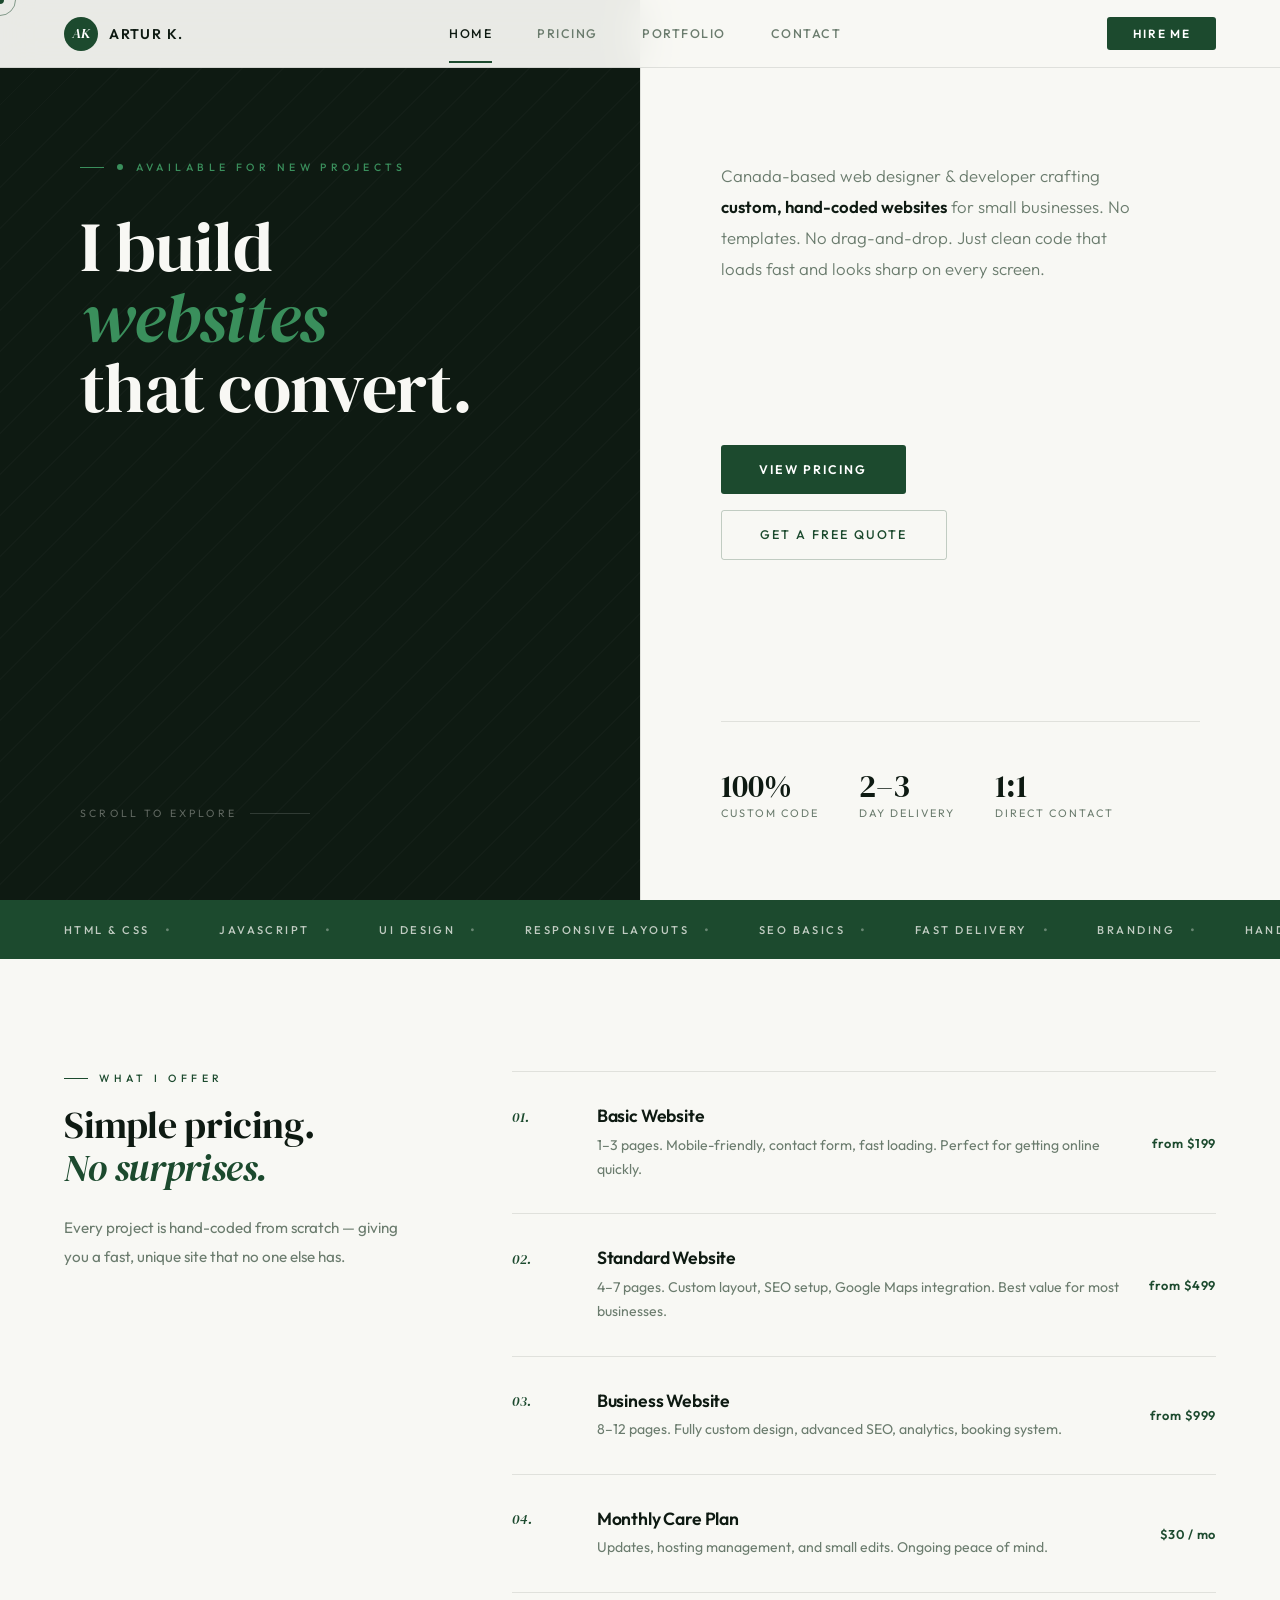
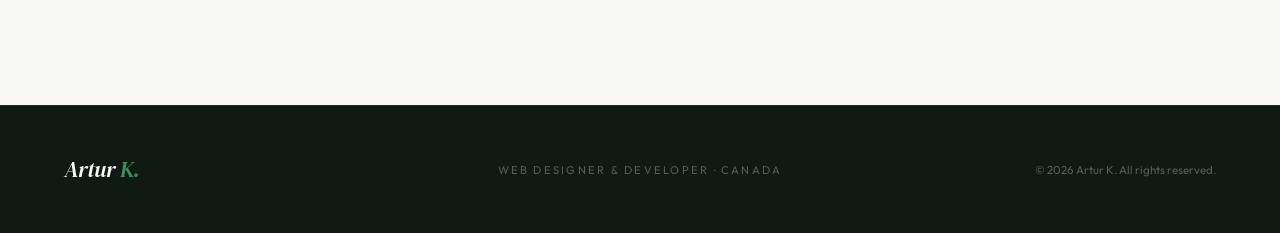
==== commit 3a29f13e: "Remove overflow style changes for drawer menu Removed body overflow style toggling for drawer menu." ====
--- a/index.html
+++ b/index.html
@@ -253,13 +253,11 @@
     hamburger.addEventListener('click', () => {
       const open = drawer.classList.toggle('open');
       hamburger.classList.toggle('open', open);
-      document.body.style.overflow = open ? 'hidden' : '';
     });
     drawer.querySelectorAll('a').forEach(a => {
       a.addEventListener('click', () => {
         drawer.classList.remove('open');
         hamburger.classList.remove('open');
-        document.body.style.overflow = '';
       });
     });
   }
--- a/styles.css
+++ b/styles.css
@@ -111,7 +111,8 @@
 
 /* ── HERO ────────────────────────────────── */
 .hero {
-  min-height: 100vh;
+  height: 100vh;
+  min-height: 620px;
   display: grid; grid-template-columns: 1fr 1fr;
   position: relative; overflow: hidden;
 }
@@ -563,13 +564,18 @@
   padding: 3rem 4rem;
   display: flex; justify-content: space-between; align-items: center;
   border-top: 1px solid rgba(248,248,244,0.06);
+  position: relative;
 }
 .footer-logo {
   font-family: 'DM Serif Display', serif; font-style: italic;
   font-size: 1.4rem; color: var(--text-inv); letter-spacing: -0.01em;
 }
 .footer-logo span { color: var(--accent-bright); }
-.footer-mid { font-size: 0.7rem; letter-spacing: 0.2em; text-transform: uppercase; color: rgba(248,248,244,0.3); }
+.footer-mid {
+  font-size: 0.7rem; letter-spacing: 0.2em; text-transform: uppercase;
+  color: rgba(248,248,244,0.3);
+  position: absolute; left: 50%; transform: translateX(-50%);
+}
 .footer-right { font-size: 0.72rem; color: rgba(248,248,244,0.3); }
 
 /* ── ANIMATIONS ──────────────────────────── */
@@ -584,7 +590,7 @@
 
 /* ── HAMBURGER MENU ──────────────────────── */
 .nav-hamburger {
-  display: none;
+  display: none !important;
   flex-direction: column; justify-content: center; align-items: center;
   gap: 5px;
   width: 40px; height: 40px;
@@ -613,11 +619,17 @@
   backdrop-filter: blur(24px) saturate(160%);
   border-bottom: 1px solid var(--border);
   z-index: 199;
-  padding: 0;
   max-height: 0; overflow: hidden;
-  transition: max-height 0.38s cubic-bezier(0.4,0,0.2,1);
-}
-.mobile-nav-drawer.open { max-height: 400px; }
+  visibility: hidden;
+  pointer-events: none;
+  transition: max-height 0.35s cubic-bezier(0.4,0,0.2,1), visibility 0s linear 0.35s;
+}
+.mobile-nav-drawer.open {
+  max-height: 420px;
+  visibility: visible;
+  pointer-events: auto;
+  transition: max-height 0.38s cubic-bezier(0.4,0,0.2,1), visibility 0s linear 0s;
+}
 .mobile-nav-list {
   list-style: none;
   padding: 1rem 1.5rem;
@@ -661,7 +673,7 @@
   nav { padding: 0 1.2rem; }
   .nav-links { display: none; }
   .nav-hire { display: none; }
-  .nav-hamburger { display: flex; }
+  .nav-hamburger { display: flex !important; }
   .mobile-nav-drawer { display: block; }
 
   /* Hero */
@@ -710,6 +722,7 @@
   /* Footer */
   footer { padding: 2rem 1.4rem; flex-direction: column; gap: 0.8rem; text-align: center; }
   .footer-logo { font-size: 1.2rem; }
+  .footer-mid { position: static; transform: none; }
 }
 
 @media (max-width: 480px) {
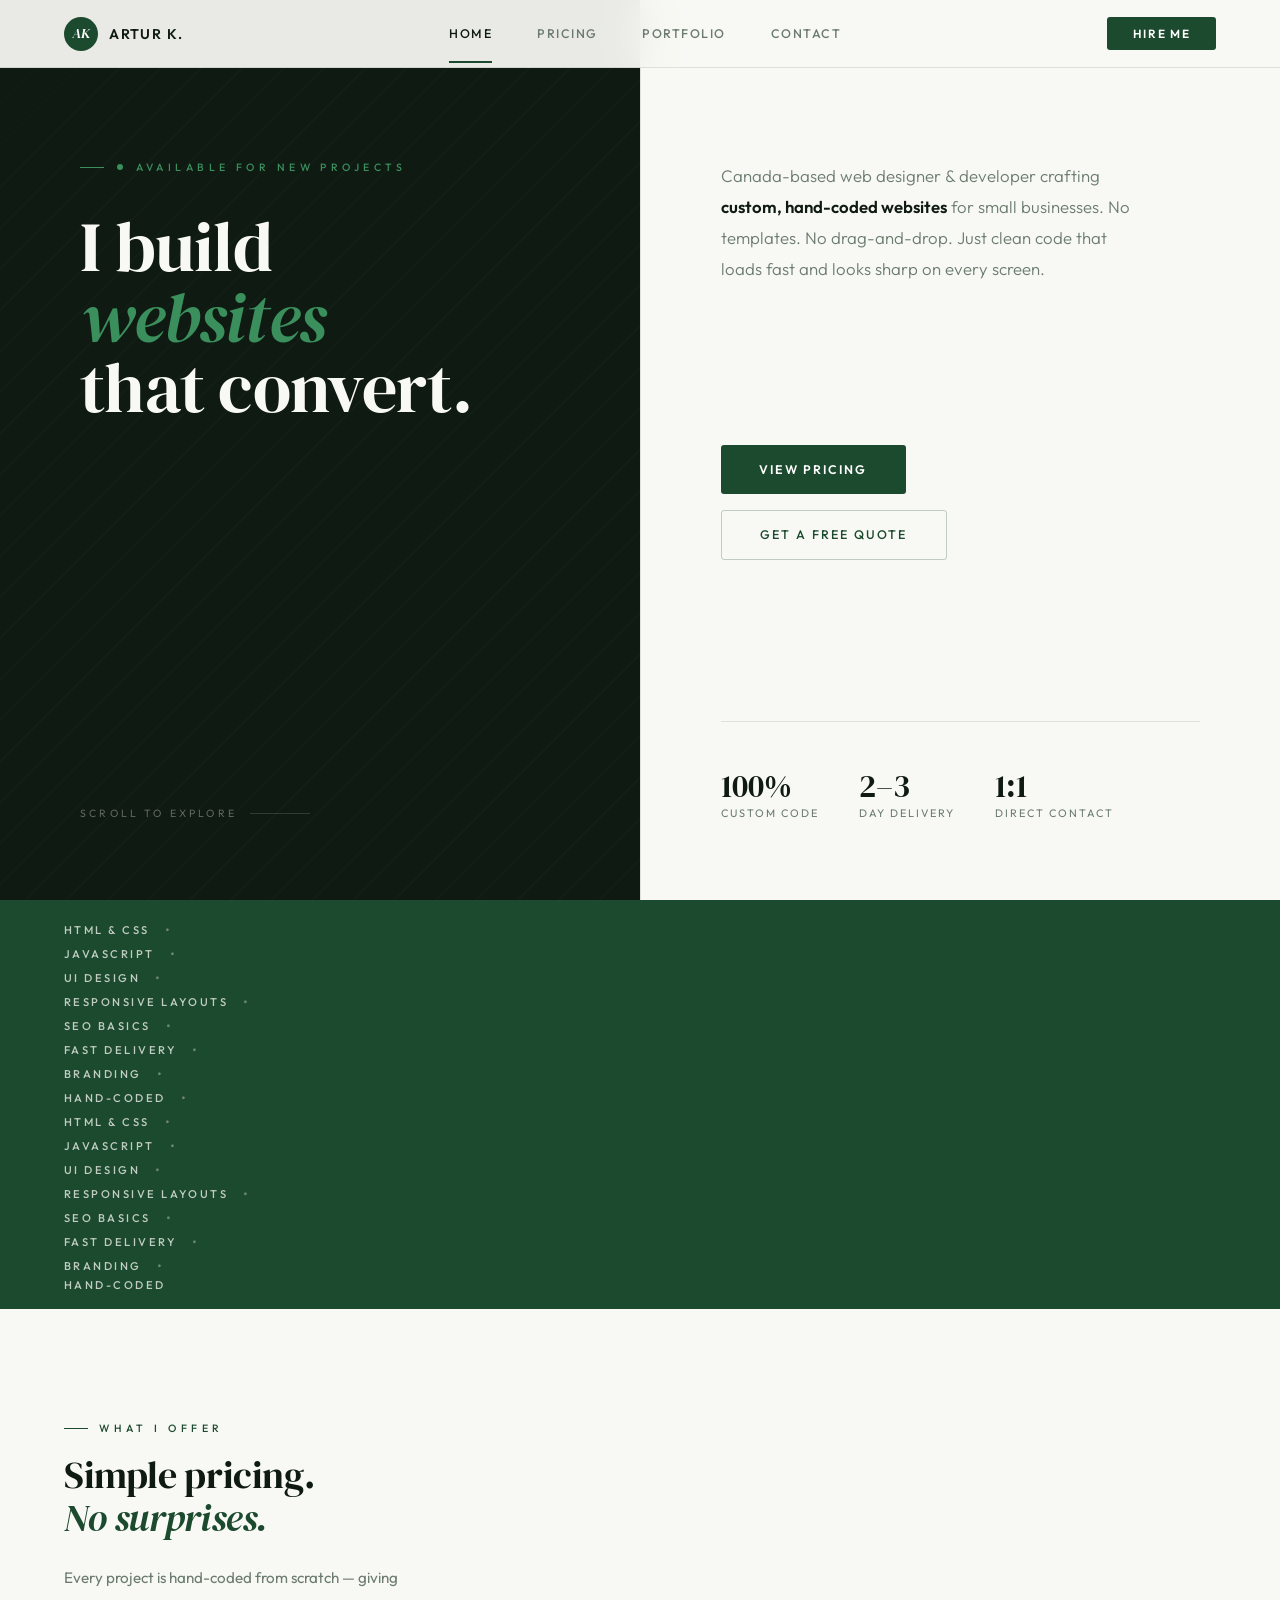
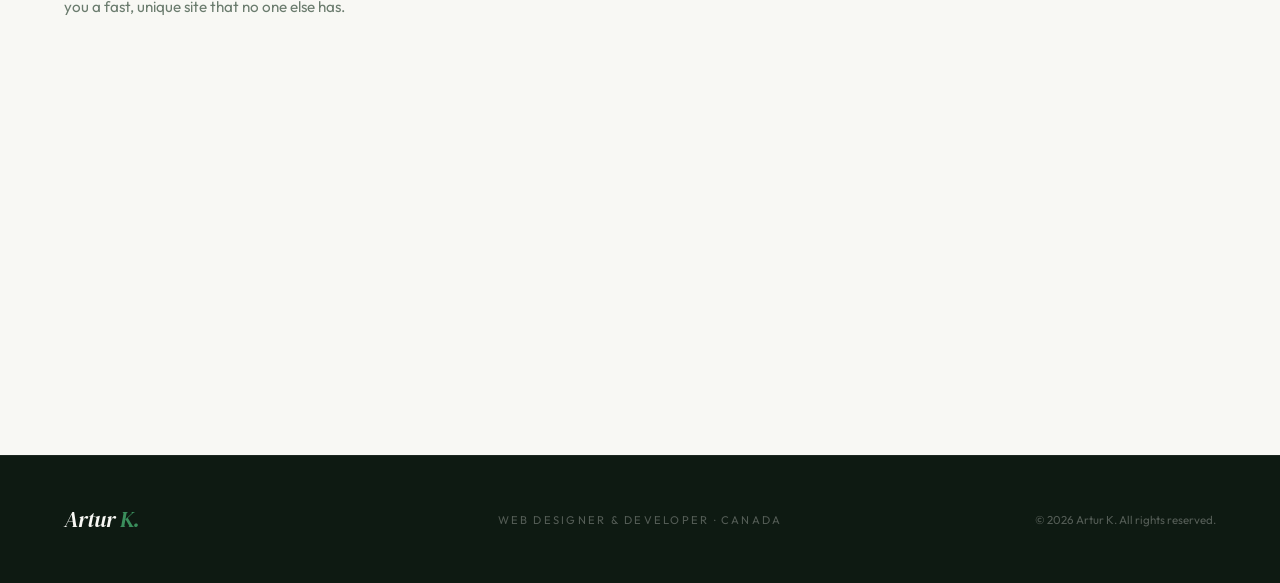
==== commit 514961ec: "Refactor skills section and remove cursor effects" ====
--- a/index.html
+++ b/index.html
@@ -92,8 +92,6 @@
 </head>
 <body>
 
-<div class="cursor-dot"></div>
-<div class="cursor-ring"></div>
 
 <nav>
   <a href="index.html" class="nav-logo">
@@ -163,14 +161,24 @@
 </section>
 
 <div class="skills-strip">
-  <span class="skill-tag">HTML &amp; CSS</span>
-  <span class="skill-tag">JavaScript</span>
-  <span class="skill-tag">UI Design</span>
-  <span class="skill-tag">Responsive Layouts</span>
-  <span class="skill-tag">SEO Basics</span>
-  <span class="skill-tag">Fast Delivery</span>
-  <span class="skill-tag">Branding</span>
-  <span class="skill-tag">Hand-Coded</span>
+  <div class="skills-track" aria-hidden="true">
+    <span class="skill-tag">HTML &amp; CSS</span>
+    <span class="skill-tag">JavaScript</span>
+    <span class="skill-tag">UI Design</span>
+    <span class="skill-tag">Responsive Layouts</span>
+    <span class="skill-tag">SEO Basics</span>
+    <span class="skill-tag">Fast Delivery</span>
+    <span class="skill-tag">Branding</span>
+    <span class="skill-tag">Hand-Coded</span>
+    <span class="skill-tag">HTML &amp; CSS</span>
+    <span class="skill-tag">JavaScript</span>
+    <span class="skill-tag">UI Design</span>
+    <span class="skill-tag">Responsive Layouts</span>
+    <span class="skill-tag">SEO Basics</span>
+    <span class="skill-tag">Fast Delivery</span>
+    <span class="skill-tag">Branding</span>
+    <span class="skill-tag">Hand-Coded</span>
+  </div>
 </div>
 
 <section class="services">
@@ -221,17 +229,7 @@
   <div class="footer-right">© 2026 Artur K. All rights reserved.</div>
 </footer>
 
-<script>
-  // Cursor
-  const dot = document.querySelector('.cursor-dot');
-  const ring = document.querySelector('.cursor-ring');
-  let mx = 0, my = 0, rx = 0, ry = 0;
-  document.addEventListener('mousemove', e => { mx = e.clientX; my = e.clientY; dot.style.left = mx + 'px'; dot.style.top = my + 'px'; });
-  (function animRing() { rx += (mx - rx) * 0.14; ry += (my - ry) * 0.14; ring.style.left = rx + 'px'; ring.style.top = ry + 'px'; requestAnimationFrame(animRing); })();
-  document.querySelectorAll('a, button').forEach(el => {
-    el.addEventListener('mouseenter', () => { dot.classList.add('hover'); ring.classList.add('hover'); });
-    el.addEventListener('mouseleave', () => { dot.classList.remove('hover'); ring.classList.remove('hover'); });
-  });
+<script>);
 
   // Scroll reveal
   const obs = new IntersectionObserver(entries => {
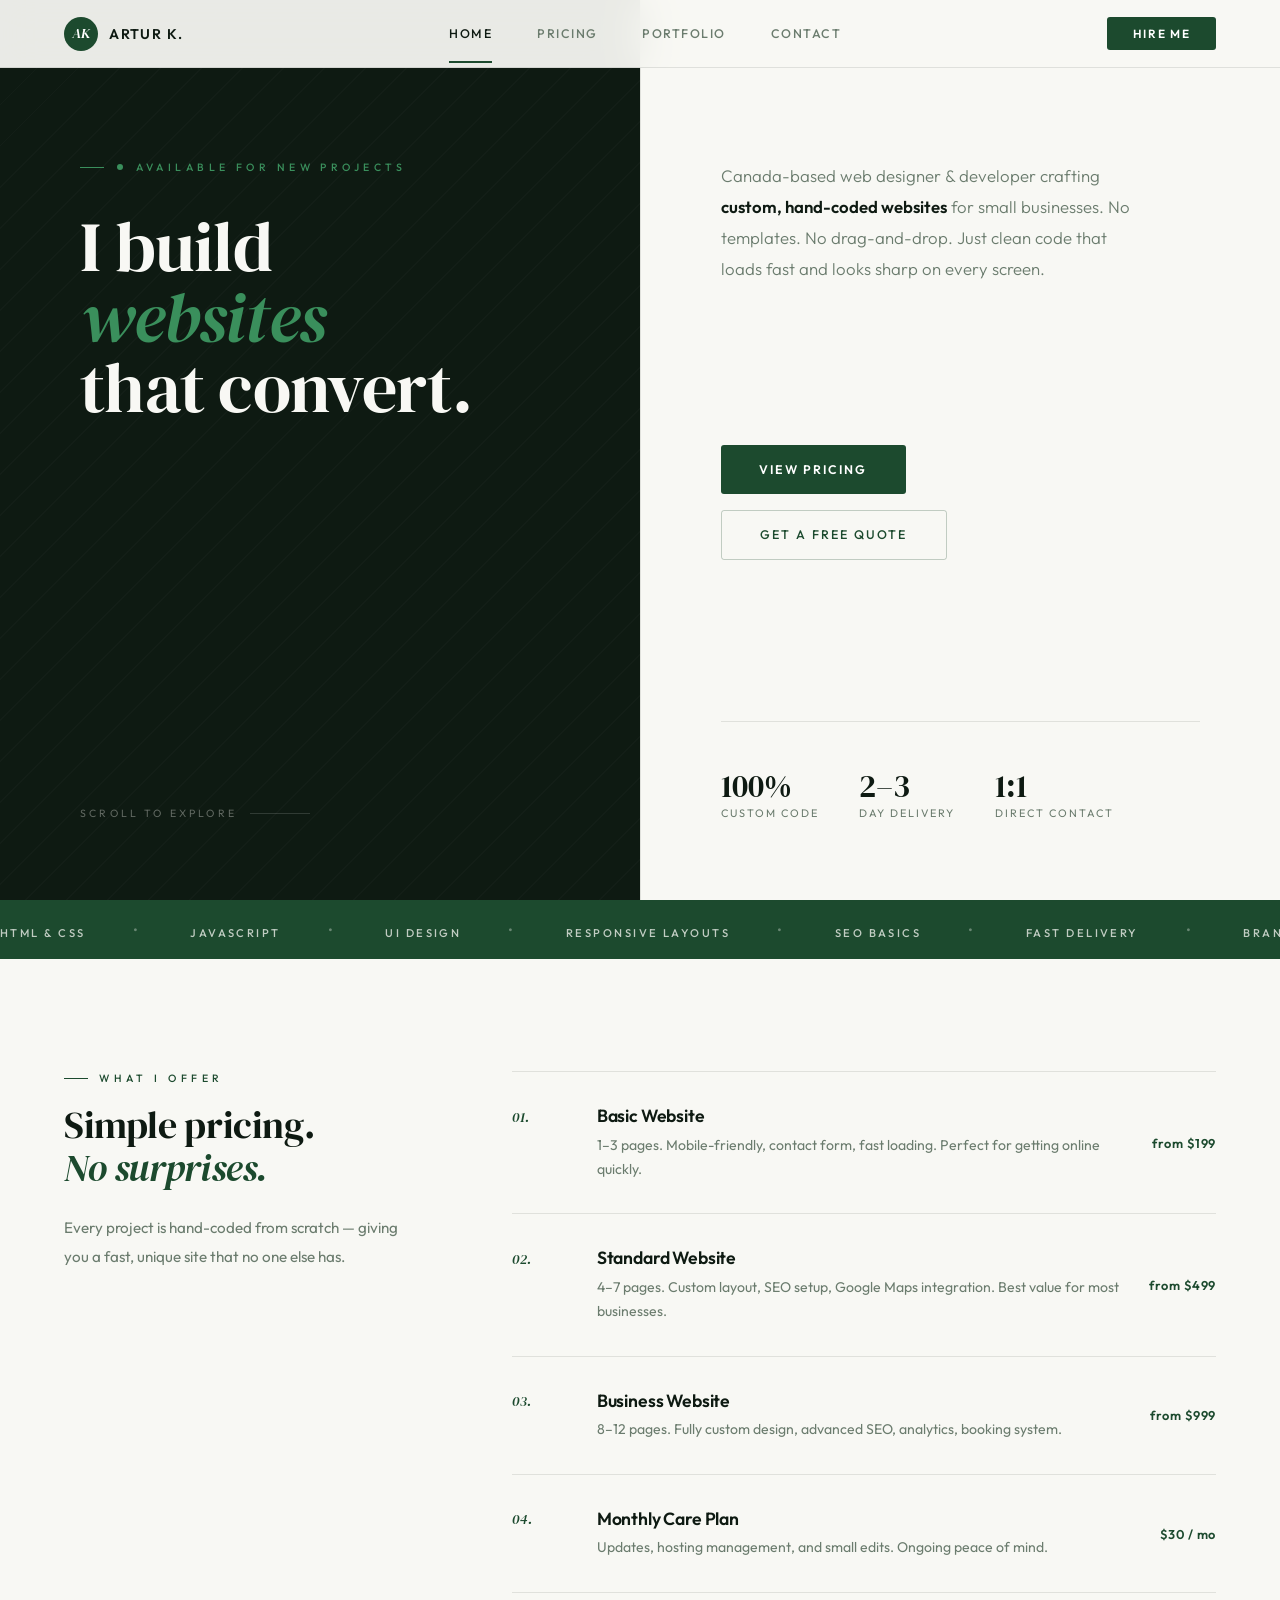
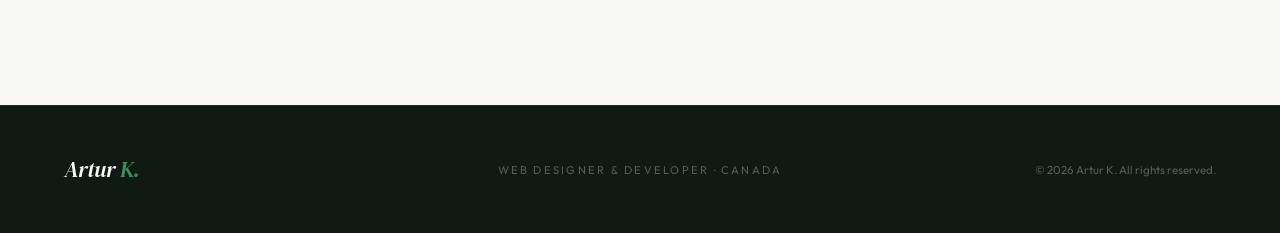
==== commit 23137f89: "Fix script tag syntax in index.html" ====
--- a/index.html
+++ b/index.html
@@ -229,8 +229,7 @@
   <div class="footer-right">© 2026 Artur K. All rights reserved.</div>
 </footer>
 
-<script>);
-
+<script>
   // Scroll reveal
   const obs = new IntersectionObserver(entries => {
     entries.forEach((e, i) => {
--- a/styles.css
+++ b/styles.css
@@ -27,27 +27,14 @@
   color: var(--text);
   font-family: 'Outfit', system-ui, sans-serif;
   overflow-x: hidden;
-  cursor: none;
-}
-
-/* ── CURSOR ──────────────────────────────── */
-.cursor-dot {
-  position: fixed; width: 8px; height: 8px;
-  background: var(--accent); border-radius: 50%;
-  pointer-events: none; z-index: 9999;
-  transform: translate(-50%,-50%);
-  transition: transform 0.08s, width 0.2s, height 0.2s, background 0.2s;
-}
-.cursor-ring {
-  position: fixed; width: 32px; height: 32px;
-  border: 1.5px solid var(--accent); border-radius: 50%;
-  pointer-events: none; z-index: 9998;
-  transform: translate(-50%,-50%);
-  transition: transform 0.18s ease, width 0.22s, height 0.22s, opacity 0.2s;
-  opacity: 0.5;
-}
-.cursor-dot.hover { width: 0; height: 0; }
-.cursor-ring.hover { width: 48px; height: 48px; opacity: 0.8; background: rgba(28,74,46,0.06); }
+  cursor: auto;
+}
+
+a, button, input, select, textarea, label { cursor: auto; }
+a, button { cursor: pointer; }
+
+/* ── CURSOR (disabled) ───────────────────── */
+.cursor-dot, .cursor-ring { display: none; }
 
 /* ── NAV ─────────────────────────────────── */
 nav {
@@ -111,8 +98,7 @@
 
 /* ── HERO ────────────────────────────────── */
 .hero {
-  height: 100vh;
-  min-height: 620px;
+  min-height: 100vh;
   display: grid; grid-template-columns: 1fr 1fr;
   position: relative; overflow: hidden;
 }
@@ -121,6 +107,7 @@
   padding: 10rem 5rem 5rem;
   display: flex; flex-direction: column; justify-content: space-between;
   position: relative; overflow: hidden;
+  min-height: 100vh;
 }
 .hero-left::before {
   content: '';
@@ -228,17 +215,34 @@
 /* ── SKILLS STRIP ────────────────────────── */
 .skills-strip {
   background: var(--accent);
-  padding: 1.1rem 4rem;
-  display: flex; align-items: center; gap: 3rem;
+  padding: 1.1rem 0;
   overflow: hidden;
+  width: 100%;
+  white-space: nowrap;
+}
+.skills-track {
+  display: inline-block;
+  white-space: nowrap;
+  animation: marquee 28s linear infinite;
+  will-change: transform;
+}
+.skills-strip:hover .skills-track { animation-play-state: paused; }
+@keyframes marquee {
+  0%   { transform: translateX(0); }
+  100% { transform: translateX(-50%); }
 }
 .skill-tag {
+  display: inline-block;
   font-size: 0.7rem; letter-spacing: 0.22em; text-transform: uppercase;
   color: rgba(248,248,244,0.75); white-space: nowrap; font-weight: 500;
-  display: flex; align-items: center; gap: 1rem;
-}
-.skill-tag::after { content: '·'; color: rgba(248,248,244,0.35); font-size: 1.2rem; }
-.skill-tag:last-child::after { display: none; }
+  margin-right: 3rem;
+}
+.skill-tag::after {
+  content: '·';
+  color: rgba(248,248,244,0.35);
+  font-size: 1.2rem;
+  margin-left: 3rem;
+}
 
 /* ── SERVICES SECTION ────────────────────── */
 .services {
@@ -547,7 +551,7 @@
   padding: 1rem 2rem; border: none; border-radius: var(--radius);
   font-family: 'Outfit', sans-serif;
   font-size: 0.78rem; font-weight: 600; letter-spacing: 0.16em; text-transform: uppercase;
-  cursor: none; transition: background 0.2s, transform 0.15s;
+  cursor: pointer; transition: background 0.2s, transform 0.15s;
 }
 .form-submit:hover { background: var(--accent-mid); transform: translateY(-1px); }
 
@@ -659,7 +663,8 @@
 /* ── RESPONSIVE ──────────────────────────── */
 @media (max-width: 1024px) {
   .hero { grid-template-columns: 1fr; }
-  .hero-right { min-height: 50vh; }
+  .hero-left { min-height: auto; }
+  .hero-right { min-height: auto; }
   .services { grid-template-columns: 1fr; gap: 3rem; }
   .services-left { position: static; }
   .pricing-grid { grid-template-columns: 1fr; border: none; gap: 1rem; }
@@ -677,8 +682,8 @@
   .mobile-nav-drawer { display: block; }
 
   /* Hero */
-  .hero { grid-template-columns: 1fr; min-height: auto; }
-  .hero-left { padding: 7.5rem 1.4rem 2.5rem; }
+  .hero { grid-template-columns: 1fr; min-height: auto; height: auto; }
+  .hero-left { padding: 7.5rem 1.4rem 2.5rem; min-height: auto; }
   .hero-right { padding: 2.5rem 1.4rem 3rem; border-left: none; border-top: 1px solid var(--border); min-height: auto; }
   .hero-title { font-size: clamp(2.8rem, 11vw, 4rem); }
   .hero-desc { font-size: 0.95rem; max-width: 100%; }
@@ -688,7 +693,7 @@
   .h-stat-n { font-size: 1.7rem; }
 
   /* Skills strip */
-  .skills-strip { padding: 1rem 1.4rem; gap: 1.8rem; overflow-x: auto; }
+  .skills-strip { padding: 0.9rem 0; }
 
   /* Services */
   .services { padding: 3.5rem 1.4rem; gap: 2.5rem; }
@@ -698,7 +703,7 @@
   .service-price { font-size: 0.75rem; }
 
   /* Pages */
-  .page-hero { padding: 7.5rem 1.4rem 2.8rem; min-height: auto; }
+  .page-hero { padding: 7.5rem 1.4rem 2.8rem; min-height: auto; height: auto; }
   .page-hero h1 { font-size: clamp(2.2rem, 8vw, 3.5rem); }
 
   /* Pricing */
@@ -726,9 +731,6 @@
 }
 
 @media (max-width: 480px) {
-  .cursor-dot, .cursor-ring { display: none; }
-  body { cursor: default; }
-
   nav { padding: 0 1rem; }
   .nav-logo-name { font-size: 0.8rem; }
 
